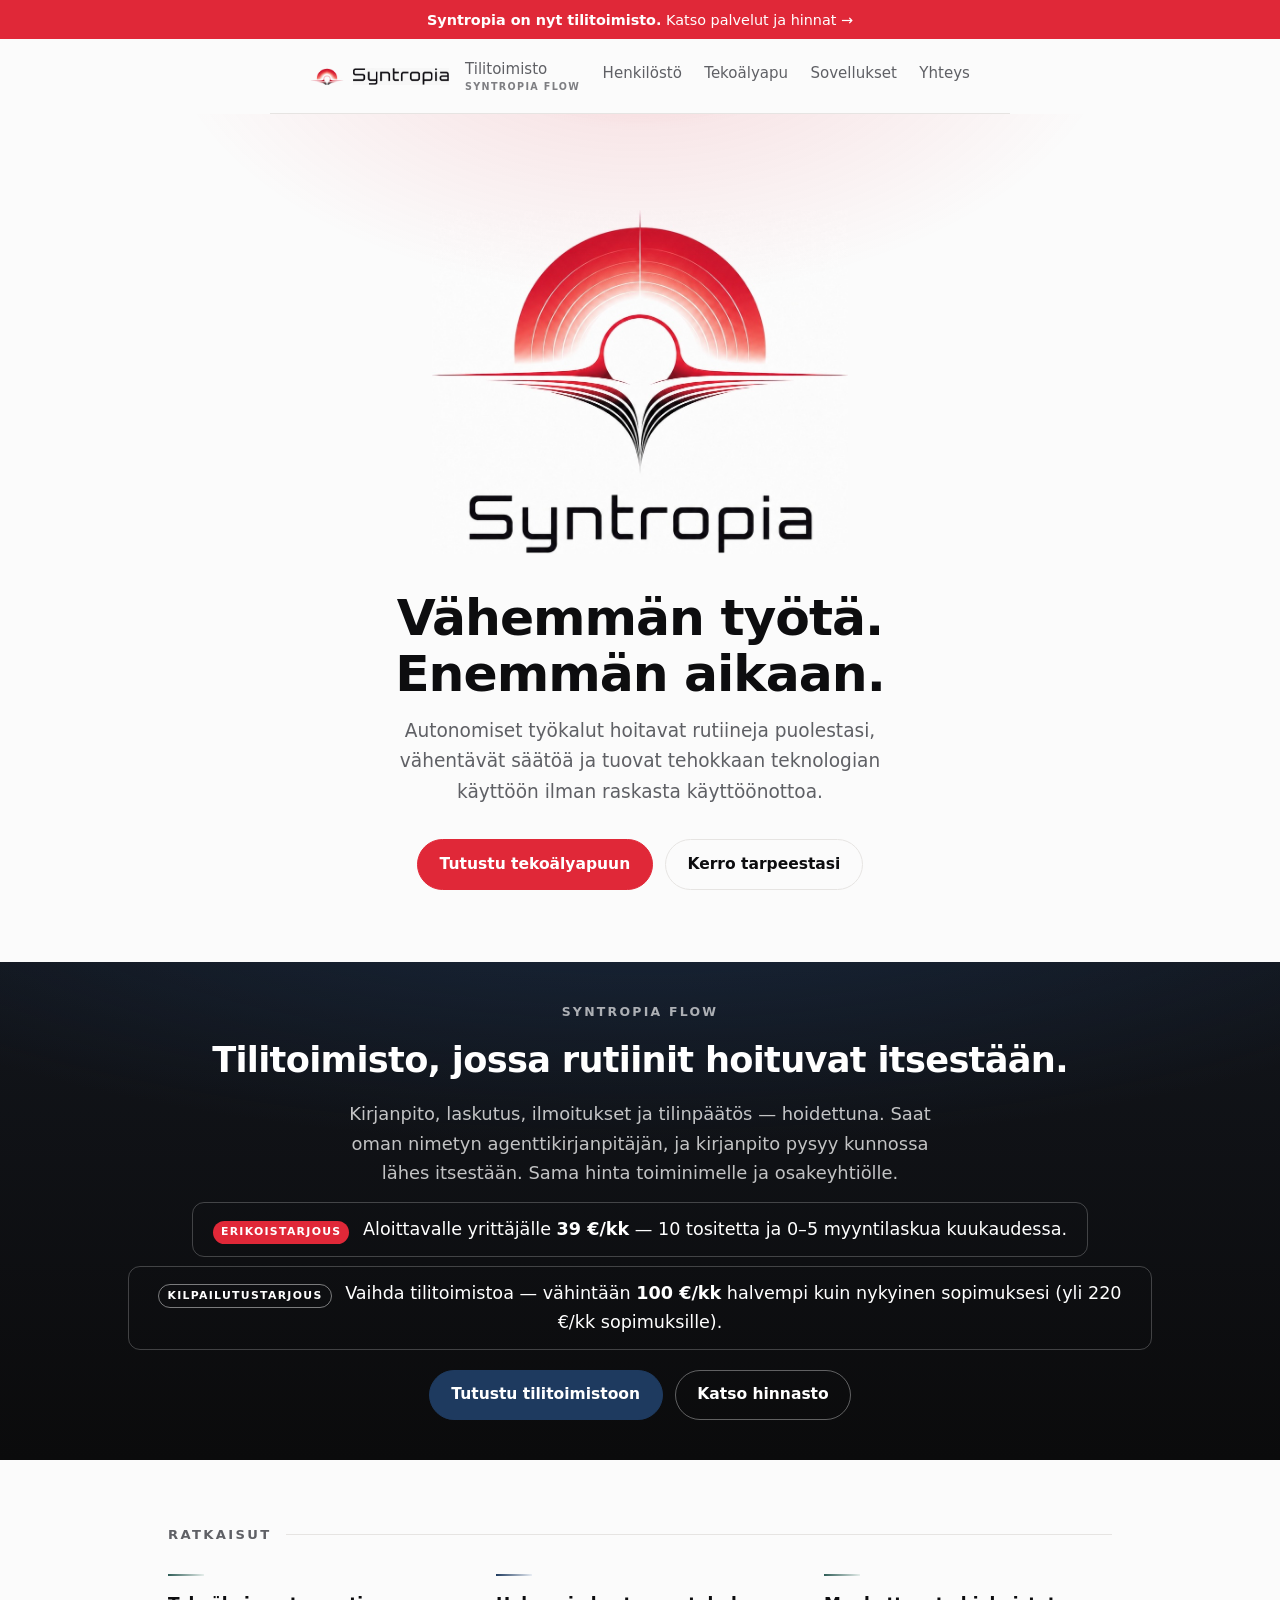
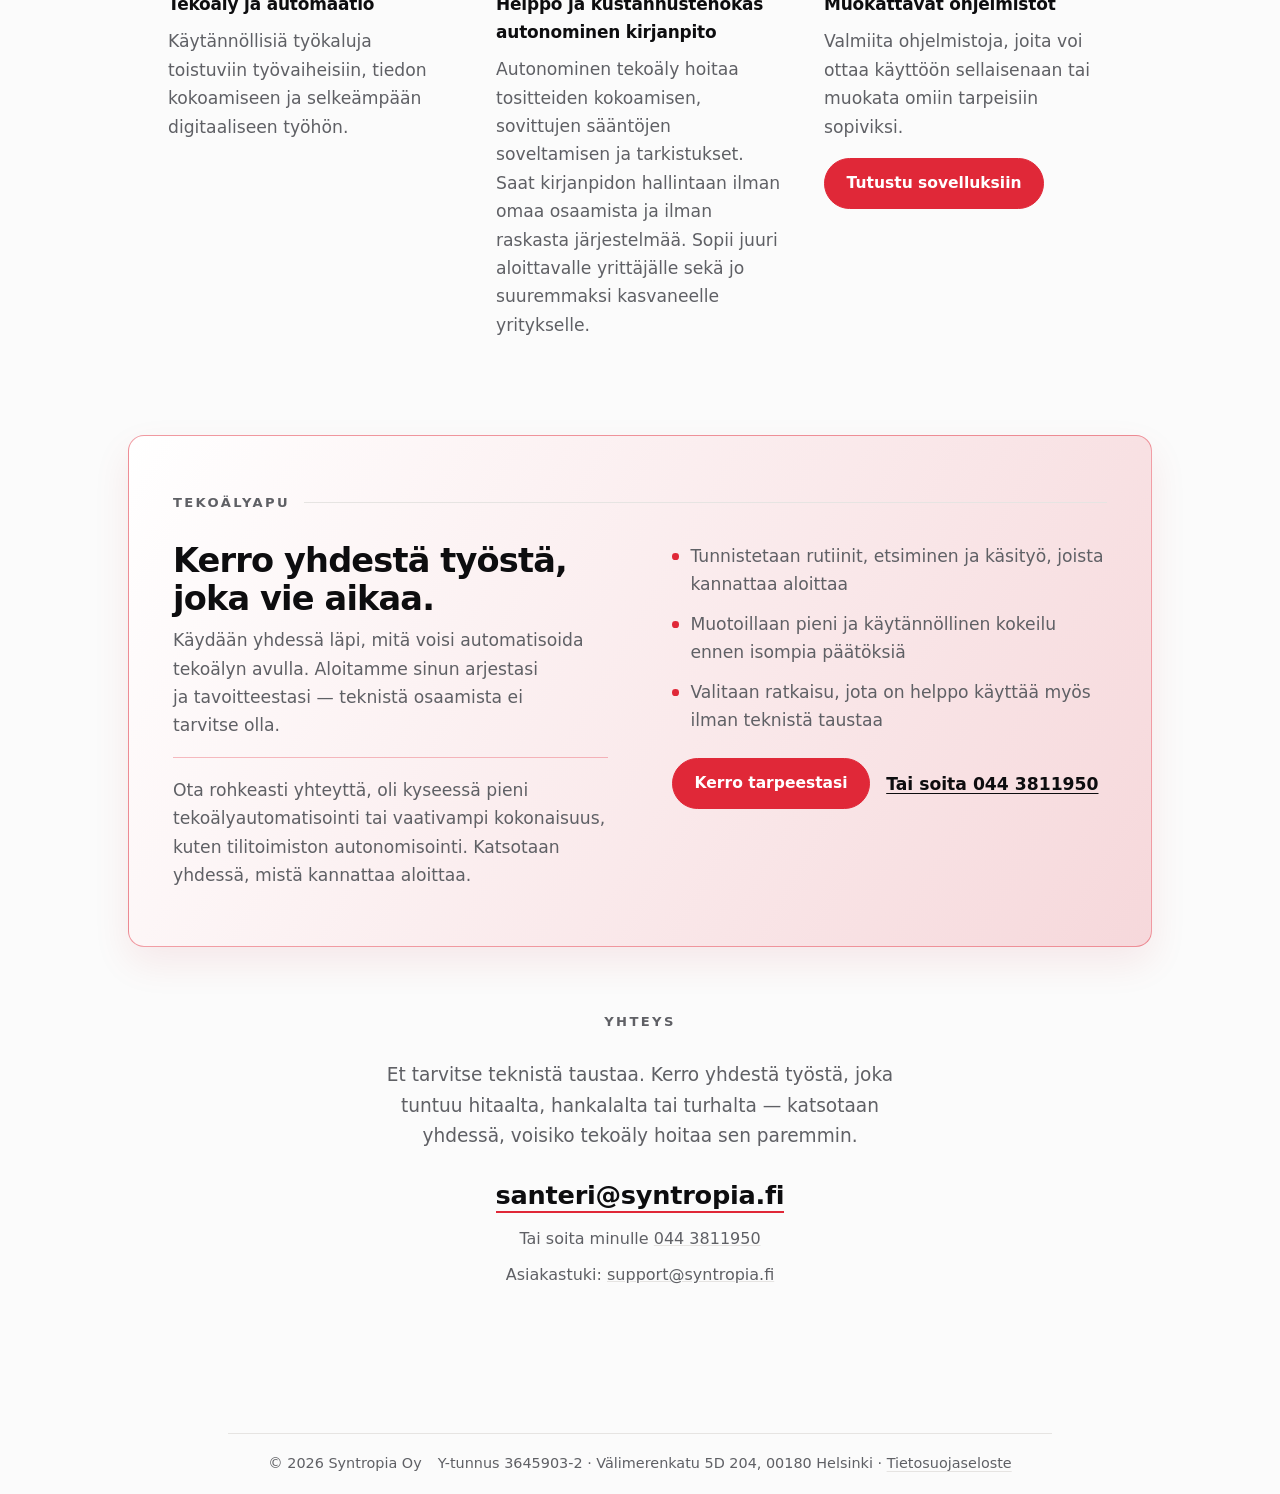
==== index.html @ 6cf31c5b "Move the Syntropia Flow label from the top bar into the nav item" ====
<!DOCTYPE html>
<html lang="fi">
<head>
<meta charset="utf-8">
<meta name="viewport" content="width=device-width, initial-scale=1">
<title>Syntropia — vähemmän työtä. Enemmän aikaan.</title>
<meta name="description" content="Syntropia auttaa tekemään työstä sujuvampaa tekoälyn ja käytännöllisen automaation avulla.">
<meta name="theme-color" content="#fbfbfb">
<link rel="icon" href="assets/favicon-32.png" sizes="32x32">
<link rel="apple-touch-icon" href="assets/mark-180.png">
<meta property="og:title" content="Syntropia">
<meta property="og:description" content="Käytännöllistä tekoälyä, automaatiota ja ohjelmistoja sujuvampaan työhön.">
<meta property="og:type" content="website">
<meta property="og:url" content="https://syntropia.fi/">
<meta property="og:image" content="https://syntropia.fi/assets/mark-180.png">
<link rel="stylesheet" href="style.css">
</head>
<body>

<a class="skip" href="#main">Siirry sisältöön</a>

<p class="topbar">
  <a class="topbar-flow" href="tilitoimisto.html"><strong>Syntropia on nyt tilitoimisto.</strong> Katso palvelut ja hinnat →</a>
</p>

<header class="site">
  <a class="brand" href="/" aria-label="Syntropia, etusivu">
    <img class="brand-mark" src="assets/mark-180.png" alt="" width="34" height="34" decoding="async">
    <img class="brand-word" src="assets/wordmark.png" alt="Syntropia" width="549" height="96" decoding="async">
  </a>
  <nav aria-label="Päänavigaatio">
    <a href="tilitoimisto.html" class="nav-flow">Tilitoimisto<span class="nav-sub">Syntropia Flow</span></a>
    <a href="henkilosto.html">Henkilöstö</a>
    <a href="#tekoalyapu">Tekoälyapu</a>
    <a href="sovellukset.html">Sovellukset</a>
    <a href="#yhteys">Yhteys</a>
  </nav>
</header>

<main id="main">

  <section class="hero">
    <div class="rays" aria-hidden="true"></div>
    <img class="logo" src="assets/syntropia-logo.jpg"
         alt="Syntropian logo: nouseva aurinko ja siihen suppenevat säteet"
         width="908" height="751" fetchpriority="high">
    <h1>Vähemmän työtä. Enemmän aikaan.</h1>
    <p class="lede">
      Autonomiset työkalut hoitavat rutiineja puolestasi, vähentävät säätöä ja
      tuovat tehokkaan teknologian käyttöön ilman raskasta käyttöönottoa.
    </p>
    <p class="cta">
      <a class="btn" href="#tekoalyapu">Tutustu tekoälyapuun</a>
      <a class="btn ghost" href="#yhteys">Kerro tarpeestasi</a>
    </p>
  </section>

  <section class="accounting-band">
    <div class="acct-inner">
      <p class="acct-kicker">Syntropia Flow</p>
      <h2>Tilitoimisto, jossa rutiinit hoituvat itsestään.</h2>
      <p class="acct-text">
        Kirjanpito, laskutus, ilmoitukset ja tilinpäätös — hoidettuna. Saat oman
        nimetyn agenttikirjanpitäjän, ja kirjanpito pysyy kunnossa lähes
        itsestään. Sama hinta toiminimelle ja osakeyhtiölle.
      </p>
      <div class="acct-offers">
        <p class="acct-offer">
          <span class="acct-offer-label">Erikoistarjous</span>
          Aloittavalle yrittäjälle <strong>39 €/kk</strong> — 10 tositetta ja
          0–5 myyntilaskua kuukaudessa.
        </p>
        <p class="acct-offer">
          <span class="acct-offer-label ghost">Kilpailutustarjous</span>
          Vaihda tilitoimistoa — vähintään <strong>100 €/kk</strong> halvempi
          kuin nykyinen sopimuksesi (yli 220 €/kk sopimuksille).
        </p>
      </div>
      <p class="cta">
        <a class="btn accent-blue" href="tilitoimisto.html">Tutustu tilitoimistoon</a>
        <a class="btn ghost" href="tilitoimisto.html#hinnat">Katso hinnasto</a>
      </p>
    </div>
  </section>

  <section id="tekeminen" class="band">
    <h2>Ratkaisut</h2>
    <div class="grid">
      <article>
        <h3>Tekoäly ja automaatio</h3>
        <p>
          Käytännöllisiä työkaluja toistuviin työvaiheisiin, tiedon kokoamiseen ja
          selkeämpään digitaaliseen työhön.
        </p>
      </article>
      <article class="accent-blue">
        <h3>Helppo ja kustannustehokas autonominen kirjanpito</h3>
        <p>
          Autonominen tekoäly hoitaa tositteiden kokoamisen, sovittujen sääntöjen
          soveltamisen ja tarkistukset. Saat kirjanpidon hallintaan ilman omaa osaamista
          ja ilman raskasta järjestelmää. Sopii juuri aloittavalle yrittäjälle sekä jo
          suuremmaksi kasvaneelle yritykselle.
        </p>
      </article>
      <article>
        <h3>Muokattavat ohjelmistot</h3>
        <p>
          Valmiita ohjelmistoja, joita voi ottaa käyttöön sellaisenaan tai muokata
          omiin tarpeisiin sopiviksi.
        </p>
        <p class="grid-cta"><a class="btn" href="sovellukset.html">Tutustu sovelluksiin</a></p>
      </article>
    </div>
  </section>

  <section id="tekoalyapu" class="band consultation">
    <h2>Tekoälyapu</h2>
    <div class="consultation-grid">
      <div>
        <h3>Kerro yhdestä työstä, joka vie aikaa.</h3>
        <p>
          Käydään yhdessä läpi, mitä voisi automatisoida tekoälyn avulla. Aloitamme
          sinun arjestasi ja tavoitteestasi — teknistä osaamista ei tarvitse olla.
        </p>
        <p class="consultation-scope">
          Ota rohkeasti yhteyttä, oli kyseessä pieni tekoälyautomatisointi tai
          vaativampi kokonaisuus, kuten tilitoimiston autonomisointi. Katsotaan
          yhdessä, mistä kannattaa aloittaa.
        </p>
      </div>
      <div>
        <ul class="consultation-points">
          <li>Tunnistetaan rutiinit, etsiminen ja käsityö, joista kannattaa aloittaa</li>
          <li>Muotoillaan pieni ja käytännöllinen kokeilu ennen isompia päätöksiä</li>
          <li>Valitaan ratkaisu, jota on helppo käyttää myös ilman teknistä taustaa</li>
        </ul>
        <p class="consultation-actions">
          <a class="btn" href="mailto:santeri@syntropia.fi?subject=Teko%C3%A4ly%20ja%20automaatio">Kerro tarpeestasi</a>
          <a class="text-action" href="tel:+358443811950">Tai soita 044 3811950</a>
        </p>
      </div>
    </div>
  </section>

  <section id="yhteys" class="band contact">
    <h2>Yhteys</h2>
    <p class="lede">
      Et tarvitse teknistä taustaa. Kerro yhdestä työstä, joka tuntuu hitaalta,
      hankalalta tai turhalta — katsotaan yhdessä, voisiko tekoäly hoitaa sen paremmin.
    </p>
    <p class="mail">
      <a href="mailto:santeri@syntropia.fi">santeri@syntropia.fi</a>
    </p>
    <p class="mail-secondary">Tai soita minulle <a href="tel:+358443811950">044 3811950</a></p>
    <p class="mail-secondary">Asiakastuki: <a href="mailto:support@syntropia.fi">support@syntropia.fi</a></p>
  </section>

</main>

<footer class="site">
  <p>© <span id="y">2026</span> Syntropia Oy</p>
  <p class="muted">Y-tunnus 3645903-2 · Välimerenkatu 5D 204, 00180 Helsinki · <a href="tietosuoja.html">Tietosuojaseloste</a></p>
</footer>

<script>document.getElementById("y").textContent = new Date().getFullYear();</script>
</body>
</html>
---- style.css ----
/* Syntropia — värit ja muotokieli poimittu suoraan logosta:
   tausta #fbfbfb, pääpuna #e02838, syvä #e42433, teksti lähes musta.
   Motiivi: nouseva kaari ja siihen suppenevat säteet. */

:root{
  --bg:#fbfbfb;
  --ink:#0d0d0f;
  --muted:#5f6065;
  --line:#e6e4e2;
  --red:#e02838;
  --red-deep:#b8121f;
  --red-soft:#f6d8db;
  /* toissijaiset sävyt: sininen = kirjanpito, petroli = tekniikka/konsultointi */
  --blue:#1e3a5f;
  --blue-deep:#152b47;
  --blue-soft:#e8edf4;
  --petrol:#2f5d57;
  --petrol-deep:#22443f;
  --petrol-soft:#e6eeeb;
  --petrol-light:#9ec6be;
  /* lämmin kultainen korostus: henkilöstö ja sovellukset */
  --amber:#f5c33b;
  --amber-soft:#fdf3d5;
  --amber-deep:#8f6608;
  --max:64rem;
  --pad:clamp(1.25rem, 4vw, 2.5rem);
}

*,*::before,*::after{box-sizing:border-box}

html{-webkit-text-size-adjust:100%}

body{
  margin:0;
  /* lyhyt sivu ei saa jättää footeria kellumaan keskelle korkeaa näyttöä */
  min-height:100svh;
  display:flex;
  flex-direction:column;
  background:var(--bg);
  color:var(--ink);
  font:400 clamp(1rem,0.97rem + 0.2vw,1.075rem)/1.65 ui-sans-serif,system-ui,-apple-system,
       "Segoe UI",Inter,Helvetica,Arial,sans-serif;
  -webkit-font-smoothing:antialiased;
}

img{max-width:100%;height:auto;display:block}

a{color:inherit}

.skip{
  position:absolute;left:-9999px;top:0;background:var(--ink);color:#fff;
  padding:.6rem 1rem;border-radius:0 0 .4rem 0;z-index:10;
}
.skip:focus{left:0}

:where(a,button):focus-visible{
  outline:2px solid var(--red);
  outline-offset:3px;
  border-radius:.25rem;
}

/* ── header / footer ─────────────────────────────────────────── */
header.site,footer.site{
  max-width:var(--max);margin-inline:auto;padding:1.15rem var(--pad);
  display:flex;align-items:center;justify-content:space-between;gap:1rem;
}
header.site{border-bottom:1px solid var(--line)}

.brand{
  display:inline-flex;align-items:center;gap:.55rem;
  text-decoration:none;
}
.brand-mark{width:34px;height:34px;border-radius:50%}
/* wordmark leikattu suoraan logosta -> identtinen kirjaintyyppi, ei fonttilatausta */
.brand-word{
  width:auto;height:1.05rem;
  mix-blend-mode:multiply;   /* logon valkoinen tausta sulautuu palkkiin */
}

header nav{display:flex;gap:1.4rem;font-size:.94rem}
header nav a{color:var(--muted);text-decoration:none;padding-block:.2rem}
header nav a:hover{color:var(--ink)}
header nav a.nav-flow{display:inline-flex;flex-direction:column;line-height:1.15}
.nav-sub{
  font-size:.6rem;font-weight:700;letter-spacing:.14em;text-transform:uppercase;
  color:var(--muted);opacity:.8;margin-top:.15rem;
}

main{flex:1}

footer.site{
  border-top:1px solid var(--line);margin-top:4rem;
  color:var(--muted);font-size:.9rem;
}
footer.site p{margin:0}
.muted{color:var(--muted)}

/* ── hero ────────────────────────────────────────────────────── */
.hero{
  position:relative;isolation:isolate;overflow:hidden;
  max-width:var(--max);margin-inline:auto;
  padding:clamp(3rem,9vw,6rem) var(--pad) clamp(2.5rem,7vw,4.5rem);
  text-align:center;
}

/* logon motiivi: pehmeä säteily ylhäältä + suppeneva viivasto */
.rays{
  position:absolute;inset:-20% -10% auto;height:120%;z-index:-1;
  background:
    radial-gradient(58% 42% at 50% 6%, rgba(224,40,56,.16), transparent 68%),
    radial-gradient(28% 20% at 50% 4%, rgba(224,40,56,.22), transparent 70%);
  -webkit-mask-image:linear-gradient(#000 55%,transparent);
          mask-image:linear-gradient(#000 55%,transparent);
}

.hero .logo{
  width:min(26rem,82%);margin:0 auto clamp(1.5rem,4vw,2.25rem);
  mix-blend-mode:multiply;   /* logon valkoinen tausta sulautuu sivun taustaan */
}

h1{
  margin:0 0 .9rem;
  font-size:clamp(2rem,1.35rem + 2.6vw,3.15rem);
  line-height:1.1;letter-spacing:-.02em;font-weight:650;
  text-wrap:balance;
}

.lede{
  margin:0 auto;max-width:44ch;color:var(--muted);
  font-size:clamp(1.02rem,0.99rem + 0.25vw,1.16rem);
  text-wrap:pretty;
}

.cta{display:flex;gap:.75rem;justify-content:center;flex-wrap:wrap;margin:2rem 0 0}

/* ── tilitoimisto-välitaso (tumma, viittaa tilitoimistosivun heroon) ── */
.accounting-band{
  position:relative;overflow:hidden;color:#fff;text-align:center;
  background:
    radial-gradient(120% 100% at 50% -25%, rgba(30,58,95,.55), transparent 62%),
    linear-gradient(180deg,#12151b 0%,#0b0b0c 100%);
  padding:clamp(1.6rem,3.5vw,2.5rem) var(--pad);
}
.acct-inner{max-width:var(--max);margin-inline:auto}
.acct-kicker{
  margin:0 0 .55rem;font-size:.78rem;font-weight:700;letter-spacing:.18em;
  text-transform:uppercase;color:rgba(255,255,255,.65);
}
.acct-badge{
  display:inline-block;margin:0 0 1.1rem;padding:.28rem .7rem;border-radius:999px;
  background:var(--red);color:#fff;font-size:.7rem;font-weight:700;
  letter-spacing:.14em;text-transform:uppercase;
}
.accounting-band h2{
  display:block;text-transform:none;letter-spacing:-.02em;color:#fff;
  font-size:clamp(1.5rem,1.15rem + 1.6vw,2.2rem);font-weight:650;
  margin:0 0 .6rem;text-wrap:balance;
}
.accounting-band h2::after{display:none}
.acct-text{
  max-width:54ch;margin:0 auto .9rem;color:rgba(255,255,255,.75);
  font-size:clamp(1rem,.98rem + .25vw,1.12rem);text-wrap:pretty;
}
.acct-offer{
  display:inline-block;margin:0 0 1.2rem;padding:.75rem 1.25rem;
  border:1px solid rgba(255,255,255,.22);border-radius:.75rem;color:#fff;
  font-size:clamp(1rem,.98rem + .25vw,1.1rem);
}
.acct-offer-label{
  display:inline-block;margin-right:.5rem;padding:.15rem .5rem;border-radius:999px;
  background:var(--red);color:#fff;font-size:.68rem;font-weight:700;
  letter-spacing:.12em;text-transform:uppercase;
}
.acct-offer strong{font-weight:700}
.acct-offers{display:grid;gap:.55rem;justify-items:center;margin:0 0 1.2rem}
.acct-offers .acct-offer{margin:0}
.acct-offer-label.ghost{background:transparent;border:1px solid rgba(255,255,255,.45);color:#fff}
.accounting-band .cta{margin:0}
.accounting-band .btn.ghost{color:#fff;border-color:rgba(255,255,255,.35)}
.accounting-band .btn.ghost:hover{color:#fff;border-color:#fff;background:rgba(255,255,255,.08)}

.btn{
  display:inline-block;text-decoration:none;font-weight:550;font-size:.97rem;
  padding:.72rem 1.35rem;border-radius:999px;
  background:var(--red);color:#fff;border:1px solid var(--red);
  transition:background .15s ease,border-color .15s ease,color .15s ease;
}
.btn:hover{background:var(--red-deep);border-color:var(--red-deep)}
.btn.ghost{background:transparent;color:var(--ink);border-color:var(--line)}
.btn.ghost:hover{border-color:var(--red);color:var(--red-deep)}

/* värikoodatut napit: sininen = kirjanpito, petroli = tekniikka/konsultointi */
.btn.accent-blue{background:var(--blue);border-color:var(--blue)}
.btn.accent-blue:hover{background:var(--blue-deep);border-color:var(--blue-deep)}
.btn.accent-petrol{background:var(--petrol);border-color:var(--petrol)}
.btn.accent-petrol:hover{background:var(--petrol-deep);border-color:var(--petrol-deep)}
.btn.accent-amber{background:var(--amber);border-color:var(--amber);color:var(--ink)}
.btn.accent-amber:hover{background:var(--amber-deep);border-color:var(--amber-deep);color:#fff}
.accounting-band .btn.accent-blue{background:var(--blue);border-color:var(--blue);color:#fff}
.accounting-band .btn.accent-blue:hover{background:var(--blue-deep);border-color:var(--blue-deep)}

/* ── sisältölohkot ───────────────────────────────────────────── */
.band{max-width:var(--max);margin-inline:auto;padding:clamp(2.5rem,6vw,4rem) var(--pad)}

h2{
  margin:0 0 1.75rem;font-size:.82rem;font-weight:600;
  letter-spacing:.18em;text-transform:uppercase;color:var(--muted);
  display:flex;align-items:center;gap:.9rem;
}
h2::after{content:"";flex:1;height:1px;background:var(--line)}

.grid{
  display:grid;gap:clamp(1.5rem,3.5vw,2.5rem);
  grid-template-columns:repeat(auto-fit,minmax(15rem,1fr));
}
.grid article{position:relative;padding-top:1.1rem}
.grid article::before{
  content:"";position:absolute;top:0;left:0;width:2.25rem;height:2px;
  background:linear-gradient(90deg,var(--petrol),var(--petrol-soft));
}
.grid article.accent-blue::before{
  background:linear-gradient(90deg,var(--blue),var(--blue-soft));
}
h3{margin:0 0 .5rem;font-size:1.06rem;font-weight:600;letter-spacing:-.01em}
.grid p{margin:0;color:var(--muted)}
.grid p.grid-cta{margin-top:1.1rem}

/* ── palvelut ───────────────────────────────────────────────── */
.services{
  max-width:82rem;margin-top:clamp(1rem,3vw,2rem);
  border-block:1px solid var(--line);
  background:linear-gradient(145deg,#fff 0%,#fff 65%,var(--red-soft) 145%);
}
.service-grid{
  display:grid;grid-template-columns:repeat(3,minmax(0,1fr));gap:1rem;
}
.service-card{
  display:flex;flex-direction:column;min-height:100%;padding:clamp(1.35rem,3vw,1.9rem);
  border:1px solid var(--line);border-radius:.9rem;background:rgba(255,255,255,.92);
}
.service-card.featured{border-color:rgba(224,40,56,.45);box-shadow:0 1rem 2.4rem rgba(184,18,31,.08)}
.service-kicker{
  margin:0 0 .7rem;color:var(--red-deep);font-size:.72rem;font-weight:700;
  letter-spacing:.1em;text-transform:uppercase;
}
.service-card h3{font-size:clamp(1.2rem,1.08rem + .5vw,1.5rem)}
.service-price{
  margin:.7rem 0 1rem;color:var(--ink);font-size:clamp(1.55rem,1.3rem + 1vw,2.15rem);
  line-height:1.05;font-weight:700;letter-spacing:-.025em;
}
.service-price small{font-size:.8rem;font-weight:550;color:var(--muted);letter-spacing:0}
.service-price-text{font-size:1.2rem;line-height:1.25;letter-spacing:-.01em}
.service-lead{margin:0 0 1.1rem;color:var(--muted);text-wrap:pretty}
.service-points{margin:0 0 1.5rem;padding:0;list-style:none;display:grid;gap:.55rem}
.service-points li{position:relative;padding-left:1.15rem;color:var(--muted);font-size:.95rem}
.service-points li::before{
  content:"";position:absolute;left:0;top:.64em;width:.4rem;height:.4rem;
  border-radius:50%;background:var(--red);
}
.service-action{margin:auto 0 0;padding-top:.25rem}
.service-footnote{margin:.8rem 0 0;color:var(--muted);font-size:.8rem}
.accounting-service{background:linear-gradient(155deg,#fff,#f4faf6)}

/* ── tekoälyapu ─────────────────────────────────────────────── */
.consultation{
  margin-top:clamp(1rem,3vw,2rem);
  padding:clamp(2.25rem,5vw,3.5rem) clamp(1.5rem,4vw,2.75rem);
  border:1px solid rgba(224,40,56,.45);border-radius:1rem;
  background:linear-gradient(120deg,#fff,var(--red-soft));
  box-shadow:0 1rem 2.4rem rgba(184,18,31,.08);
}
.consultation-grid{
  display:grid;grid-template-columns:minmax(0,1fr) minmax(0,1fr);
  gap:clamp(1.75rem,5vw,4rem);align-items:start;
}
.consultation h3{font-size:clamp(1.55rem,1.3rem + 1vw,2.2rem);line-height:1.14;letter-spacing:-.025em}
.consultation p{margin:0;color:var(--muted);text-wrap:pretty}
.consultation p.consultation-scope{
  margin:1.1rem 0 0;padding-top:1.1rem;
  border-top:1px solid rgba(224,40,56,.3);
}
.consultation-points{margin:0;padding:0;list-style:none;display:grid;gap:.7rem}
.consultation-points li{position:relative;padding-left:1.15rem;color:var(--muted)}
.consultation-points li::before{
  content:"";position:absolute;left:0;top:.68em;width:.42rem;height:.42rem;
  border-radius:50%;background:var(--red);
}
.consultation-actions{display:flex;align-items:center;gap:1rem;flex-wrap:wrap;margin-top:1.5rem!important}
.text-action{color:var(--ink);font-weight:600;text-underline-offset:.2em}
.text-action:hover{color:var(--red-deep)}
/* ── sovellukset ─────────────────────────────────────────────── */
.section-intro{
  max-width:46rem;margin:-.65rem 0 clamp(2rem,5vw,3.25rem);color:var(--muted);
  font-size:clamp(1.02rem,.98rem + .25vw,1.14rem);text-wrap:pretty;
}

#sovellukset{max-width:82rem}
.app{display:grid;gap:clamp(1.75rem,4vw,2.75rem)}
@media (min-width:62rem){
  .app{
    grid-template-columns:minmax(0,1.7fr) minmax(20rem,.9fr);
    align-items:start;
  }
}

/* Kuvapaikka varaa tilansa myös tyhjänä (aspect-ratio), jotta sivu ei hyppää
   kun oikea kuvakaappaus lisätään. Jos kuvaa ei ole, img poistaa itsensä ja
   jäljelle jää katkoviivainen paikka - ei rikkinäisen kuvan ikonia. */
.app-shot{
  display:block;aspect-ratio:16/9;overflow:hidden;background:#fff;
  border:1px solid var(--line);border-radius:.7rem;text-decoration:none;
  transition:border-color .15s ease;
}
.app-shot:hover{border-color:var(--red)}
.app-shot img{width:100%;height:100%;object-fit:cover;object-position:top left}
.app-shot.is-empty{
  border-style:dashed;display:grid;place-items:center;
  background:linear-gradient(160deg,#fff,var(--red-soft));
}
.app-shot.is-empty::after{content:attr(data-empty);color:var(--muted);font-size:.85rem}

/* ── CSS-mock: Headquarters-ikkuna (korvaa kuvakaappauksen) ──── */
.app-window{
  background:#fff;border:1px solid var(--line);border-radius:.7rem;overflow:hidden;
  box-shadow:0 1rem 2rem rgba(13,13,15,.07);color:var(--ink);
}
.app-window-bar{
  display:flex;align-items:center;gap:.6rem;
  padding:.55rem .8rem;border-bottom:1px solid var(--line);background:#faf9f8;
}
.app-window-dots{display:inline-flex;gap:.3rem}
.app-window-dots i{display:block;width:.5rem;height:.5rem;border-radius:50%;background:#ddd9d6}
.app-window-title{font-weight:600;font-size:.82rem}
.app-window-badge{
  margin-left:auto;padding:.15rem .5rem;border-radius:999px;
  background:var(--amber-soft);color:var(--amber-deep);
  font-size:.68rem;font-weight:700;letter-spacing:.09em;text-transform:uppercase;
}
.app-window-body{padding:1rem .9rem}
.app-window-goal{margin:0 0 .9rem;color:var(--muted);font-size:.85rem}
.app-window-goal strong{color:var(--ink);font-weight:600}
.app-window-tasks{list-style:none;margin:0 0 .9rem;padding:0;display:grid;gap:.5rem}
.app-window-tasks li{
  display:flex;align-items:center;gap:.55rem;
  padding:.5rem .6rem;border:1px solid var(--line);border-radius:.5rem;background:#fcfbfa;
  color:var(--muted);font-size:.82rem;
}
.app-window-tasks .dot{flex:0 0 auto;width:.45rem;height:.45rem;border-radius:50%;background:var(--amber)}
.app-window-tasks .tag{margin-left:auto;font-size:.68rem;font-weight:600;color:var(--muted);white-space:nowrap}
.app-window-tasks .tag.gate{color:var(--red-deep)}
.app-window-foot{margin:0;color:var(--muted);font-size:.75rem}

/* ── prosessikaavio (SVG) Headquarters-kortissa ─────────────── */
.app-visual{display:grid;gap:1rem}
.app-flow{margin:0}
.app-flow svg{display:block;width:100%;height:auto}
.app-flow figcaption{margin:.6rem 0 0;color:var(--muted);font-size:.8rem;text-align:center}

.app-status{
  display:inline-block;margin:0 0 .75rem;padding:.24rem .62rem;border-radius:999px;
  font-size:.72rem;font-weight:600;letter-spacing:.09em;text-transform:uppercase;
  color:var(--red-deep);background:var(--red-soft);
}

.app-body{max-width:32rem}
.app-body h3{font-size:clamp(1.25rem,1.1rem + 0.7vw,1.6rem);margin-bottom:.6rem}
.app-lead{margin:0 0 1.1rem;color:var(--muted)}

.app-points{margin:0 0 1.3rem;padding:0;list-style:none;display:grid;gap:.45rem}
.app-points li{position:relative;padding-left:1.15rem;color:var(--muted);font-size:.97rem}
.app-points li::before{
  content:"";position:absolute;left:0;top:.62em;width:.42rem;height:.42rem;
  border-radius:50%;background:var(--amber);
}
.app-family{
  margin:0 0 1.3rem;padding:.8rem 1rem;border-radius:.7rem;
  background:var(--amber-soft);color:var(--ink);font-size:.95rem;
}
.app-meta{margin:0 0 1.4rem}
.app-meta strong{font-size:1.22rem;letter-spacing:-.01em}
.app-cta{margin:0}

.contact{text-align:center;padding-bottom:clamp(3rem,7vw,5rem)}
.contact h2{justify-content:center}
.contact h2::after{display:none}
.contact .lede{margin-bottom:1.4rem}

.mail{margin:0;font-size:clamp(1.15rem,1rem + 0.9vw,1.6rem);font-weight:600;letter-spacing:-.01em}
.mail a{
  text-decoration:none;color:var(--ink);
  background-image:linear-gradient(var(--red),var(--red));
  background-size:100% 2px;background-repeat:no-repeat;background-position:0 100%;
  padding-bottom:.15rem;transition:color .15s ease;
}
.mail a:hover{color:var(--red-deep)}

.mail-secondary{margin:.6rem 0 0;font-size:1rem;color:var(--muted)}
.mail-secondary a{color:var(--muted);text-decoration:underline;text-decoration-color:var(--line)}
.mail-secondary a:hover{color:var(--red-deep);text-decoration-color:var(--red)}

.app-contact{margin:.9rem 0 0;font-size:.92rem;color:var(--muted)}
.app-contact a{color:var(--muted);text-decoration:underline;text-decoration-color:var(--line)}
.app-contact a:hover{color:var(--red-deep);text-decoration-color:var(--red)}

.product-grid{
  display:grid;grid-template-columns:minmax(0,1fr);
  gap:clamp(1.75rem,4vw,2.75rem);margin-top:clamp(2.5rem,7vw,4.5rem);
}
.product-card{
  position:relative;overflow:hidden;min-height:100%;padding:clamp(1.35rem,3.5vw,2rem);
  border:1px solid var(--line);border-radius:.85rem;background:#fff;
}
.product-card::after{
  content:"";position:absolute;right:-4rem;top:-4rem;width:10rem;height:10rem;
  border-radius:50%;background:var(--amber-soft);opacity:.55;pointer-events:none;
}
.product-card h3{font-size:clamp(1.2rem,1.05rem + .65vw,1.55rem);margin-bottom:.65rem}
.product-card h3.singularity-rainbow{
  display:inline-block;
  background:linear-gradient(90deg,#e63946,#f59e0b,#10b981,#8b5cf6,#e63946);
  background-size:200% 100%;
  -webkit-background-clip:text;
  background-clip:text;
  color:transparent;
  animation:singularity-rainbow 4s linear infinite;
}
@keyframes singularity-rainbow{from{background-position:0% 50%}to{background-position:200% 50%}}
.shop-card .product-lead > strong{color:var(--ink)}
.shop-card .product-lead .shop-penny{color:#e63946}
.product-lead{margin:0 0 1.1rem;color:var(--muted);text-wrap:pretty}
.product-points{margin:0 0 1.5rem;padding:0;list-style:none;display:grid;gap:.55rem}
.product-points li{position:relative;padding-left:1.1rem;color:var(--muted);font-size:.95rem}
.product-points li::before{
  content:"";position:absolute;left:0;top:.66em;width:.38rem;height:.38rem;
  border-radius:50%;background:var(--amber);
}
.product-note{margin:1.5rem 0 0;color:var(--muted);font-size:.92rem;font-weight:550}

/* ── tietosuojaseloste ───────────────────────────────────────── */
.legal{max-width:48rem}
.legal h1{margin:0 0 .35rem;font-size:clamp(1.7rem,1.4rem + 1.3vw,2.4rem)}
.legal .updated{margin:0 0 1.6rem;color:var(--muted);font-size:.9rem}
.legal h3{margin:2.1rem 0 0}
.legal p{margin:.7rem 0 0}
.legal ul{margin:.7rem 0 0;padding:0;list-style:none;display:grid;gap:.45rem}
.legal li{position:relative;padding-left:1.15rem;color:var(--muted)}
.legal li::before{
  content:"";position:absolute;left:0;top:.62em;width:.4rem;height:.4rem;
  border-radius:50%;background:var(--blue);
}
.legal strong{color:var(--ink)}
.legal a{color:var(--ink);text-decoration:underline;text-decoration-color:var(--line);text-underline-offset:.2em}
.legal a:hover{color:var(--red-deep);text-decoration-color:var(--red)}
footer.site a{color:var(--muted);text-decoration:underline;text-decoration-color:var(--line);text-underline-offset:.2em}
footer.site a:hover{color:var(--red-deep);text-decoration-color:var(--red)}

/* ── ylätunnistepalkki ───────────────────────────────────────── */
.topbar{
  margin:0;background:var(--red);color:#fff;text-align:center;
  padding:.6rem var(--pad);font-size:.9rem;line-height:1.4;
}
.topbar a{color:#fff;text-decoration:none}
.topbar a:hover{text-decoration:underline}
.topbar-sep{opacity:.55;padding:0 .1rem}
.topbar-sub{
  display:block;margin-top:.15rem;font-size:.72rem;font-weight:700;
  letter-spacing:.16em;text-transform:uppercase;opacity:.8;
}

/* ── usein kysytyt ───────────────────────────────────────────── */
.faq{display:grid;gap:.7rem;max-width:48rem}
.faq details{border:1px solid var(--line);border-radius:.7rem;background:#fff}
.faq summary{
  cursor:pointer;list-style:none;padding:1rem 1.15rem;font-weight:600;
  display:flex;align-items:center;justify-content:space-between;gap:1rem;
}
.faq summary::-webkit-details-marker{display:none}
.faq summary::after{content:"+";color:var(--red);font-weight:700;font-size:1.15rem;line-height:1}
.faq details[open] summary::after{content:"−"}
.faq p{margin:0;padding:0 1.15rem 1.15rem;color:var(--muted)}

@media (max-width:44rem){
  header.site,footer.site{flex-wrap:wrap;align-items:center;gap:.65rem}
  header.site nav{flex:1 0 100%;justify-content:space-between;gap:.5rem;font-size:.88rem}
  header.site nav a{padding-block:.35rem}
  .product-grid,.service-grid{grid-template-columns:1fr}
}

@media (min-width:44.01rem) and (max-width:68rem){
  .service-grid{grid-template-columns:repeat(2,minmax(0,1fr))}
  .accounting-service{grid-column:1/-1}
}

@media (prefers-reduced-motion:reduce){
  *{transition:none !important;animation:none !important}
}
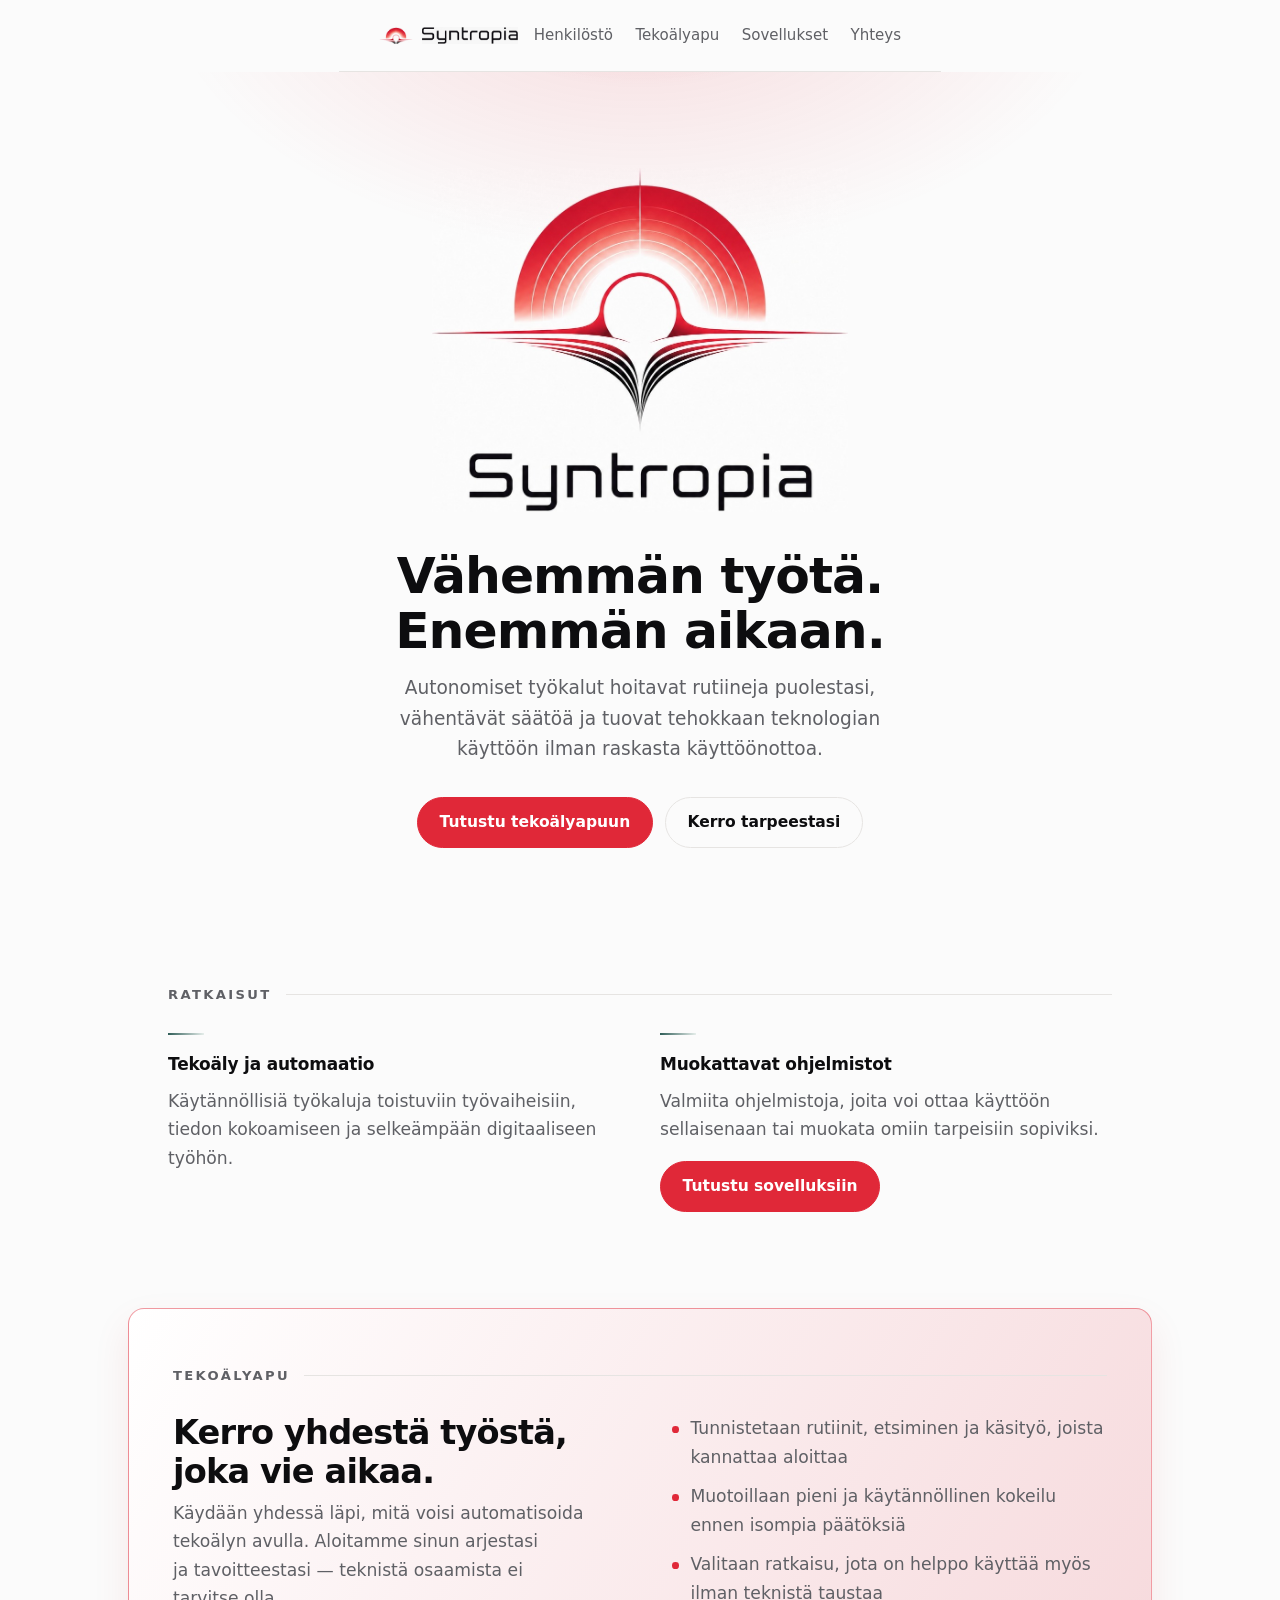
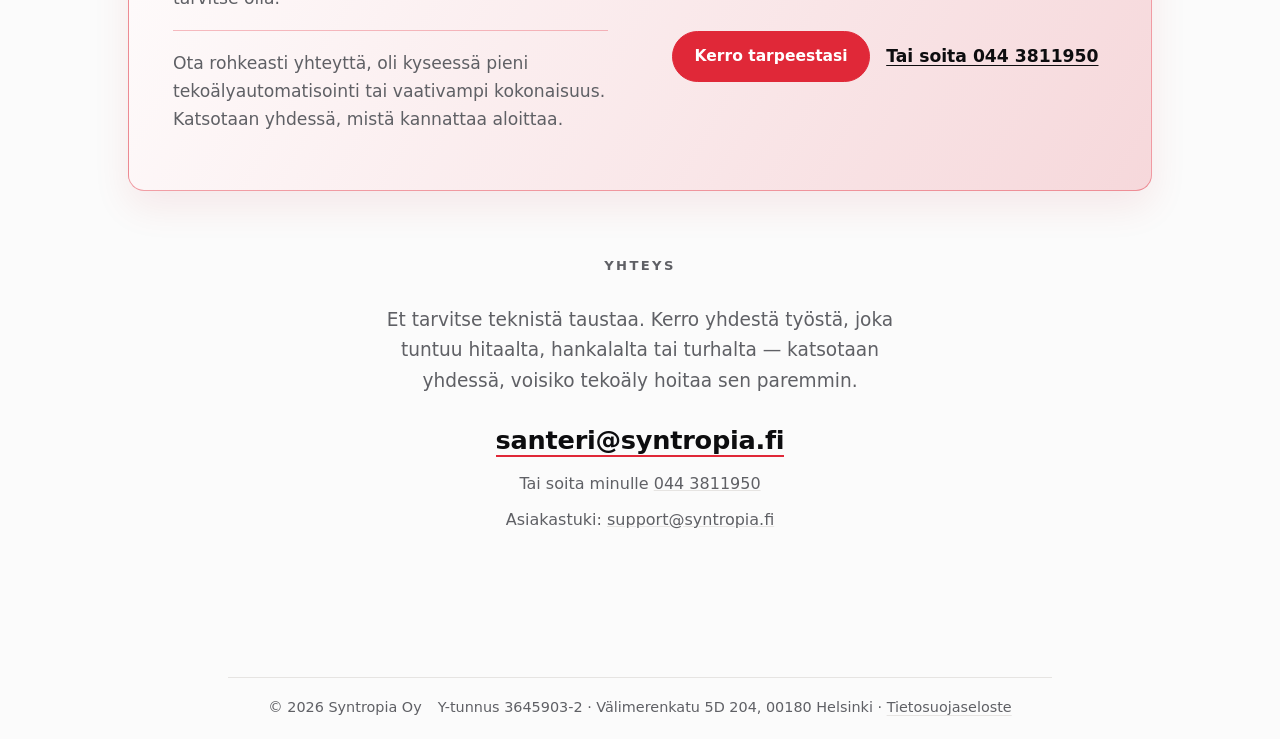
==== commit e4c701d1: "Piilota tilitoimisto-sivu pilottivaiheen ajaksi: delinkitys, noindex ja kevyt pilottisivu" ====
--- a/index.html
+++ b/index.html
@@ -19,9 +19,11 @@
 
 <a class="skip" href="#main">Siirry sisältöön</a>
 
+<!-- Piilotettu pilottivaiheen ajaksi (14.9.2026). Palautus: poista kommenttimerkinnät.
 <p class="topbar">
   <a class="topbar-flow" href="tilitoimisto.html"><strong>Syntropia on nyt tilitoimisto.</strong> Katso palvelut ja hinnat →</a>
 </p>
+-->
 
 <header class="site">
   <a class="brand" href="/" aria-label="Syntropia, etusivu">
@@ -29,7 +31,7 @@
     <img class="brand-word" src="assets/wordmark.png" alt="Syntropia" width="549" height="96" decoding="async">
   </a>
   <nav aria-label="Päänavigaatio">
-    <a href="tilitoimisto.html" class="nav-flow">Tilitoimisto<span class="nav-sub">Syntropia Flow</span></a>
+    <!-- Piilotettu (tilitoimisto pilottivaihe): <a href="tilitoimisto.html" class="nav-flow">Tilitoimisto<span class="nav-sub">Syntropia Flow</span></a> -->
     <a href="henkilosto.html">Henkilöstö</a>
     <a href="#tekoalyapu">Tekoälyapu</a>
     <a href="sovellukset.html">Sovellukset</a>
@@ -55,6 +57,7 @@
     </p>
   </section>
 
+  <!-- Piilotettu pilottivaiheen ajaksi (tilitoimisto). Palautus: poista kommenttimerkinnät.
   <section class="accounting-band">
     <div class="acct-inner">
       <p class="acct-kicker">Syntropia Flow</p>
@@ -82,6 +85,7 @@
       </p>
     </div>
   </section>
+  -->
 
   <section id="tekeminen" class="band">
     <h2>Ratkaisut</h2>
@@ -93,6 +97,7 @@
           selkeämpään digitaaliseen työhön.
         </p>
       </article>
+      <!-- Piilotettu (tilitoimisto pilottivaihe). Palautus: poista kommenttimerkinnät.
       <article class="accent-blue">
         <h3>Helppo ja kustannustehokas autonominen kirjanpito</h3>
         <p>
@@ -102,6 +107,7 @@
           suuremmaksi kasvaneelle yritykselle.
         </p>
       </article>
+      -->
       <article>
         <h3>Muokattavat ohjelmistot</h3>
         <p>
@@ -124,8 +130,7 @@
         </p>
         <p class="consultation-scope">
           Ota rohkeasti yhteyttä, oli kyseessä pieni tekoälyautomatisointi tai
-          vaativampi kokonaisuus, kuten tilitoimiston autonomisointi. Katsotaan
-          yhdessä, mistä kannattaa aloittaa.
+          vaativampi kokonaisuus. Katsotaan yhdessä, mistä kannattaa aloittaa.
         </p>
       </div>
       <div>
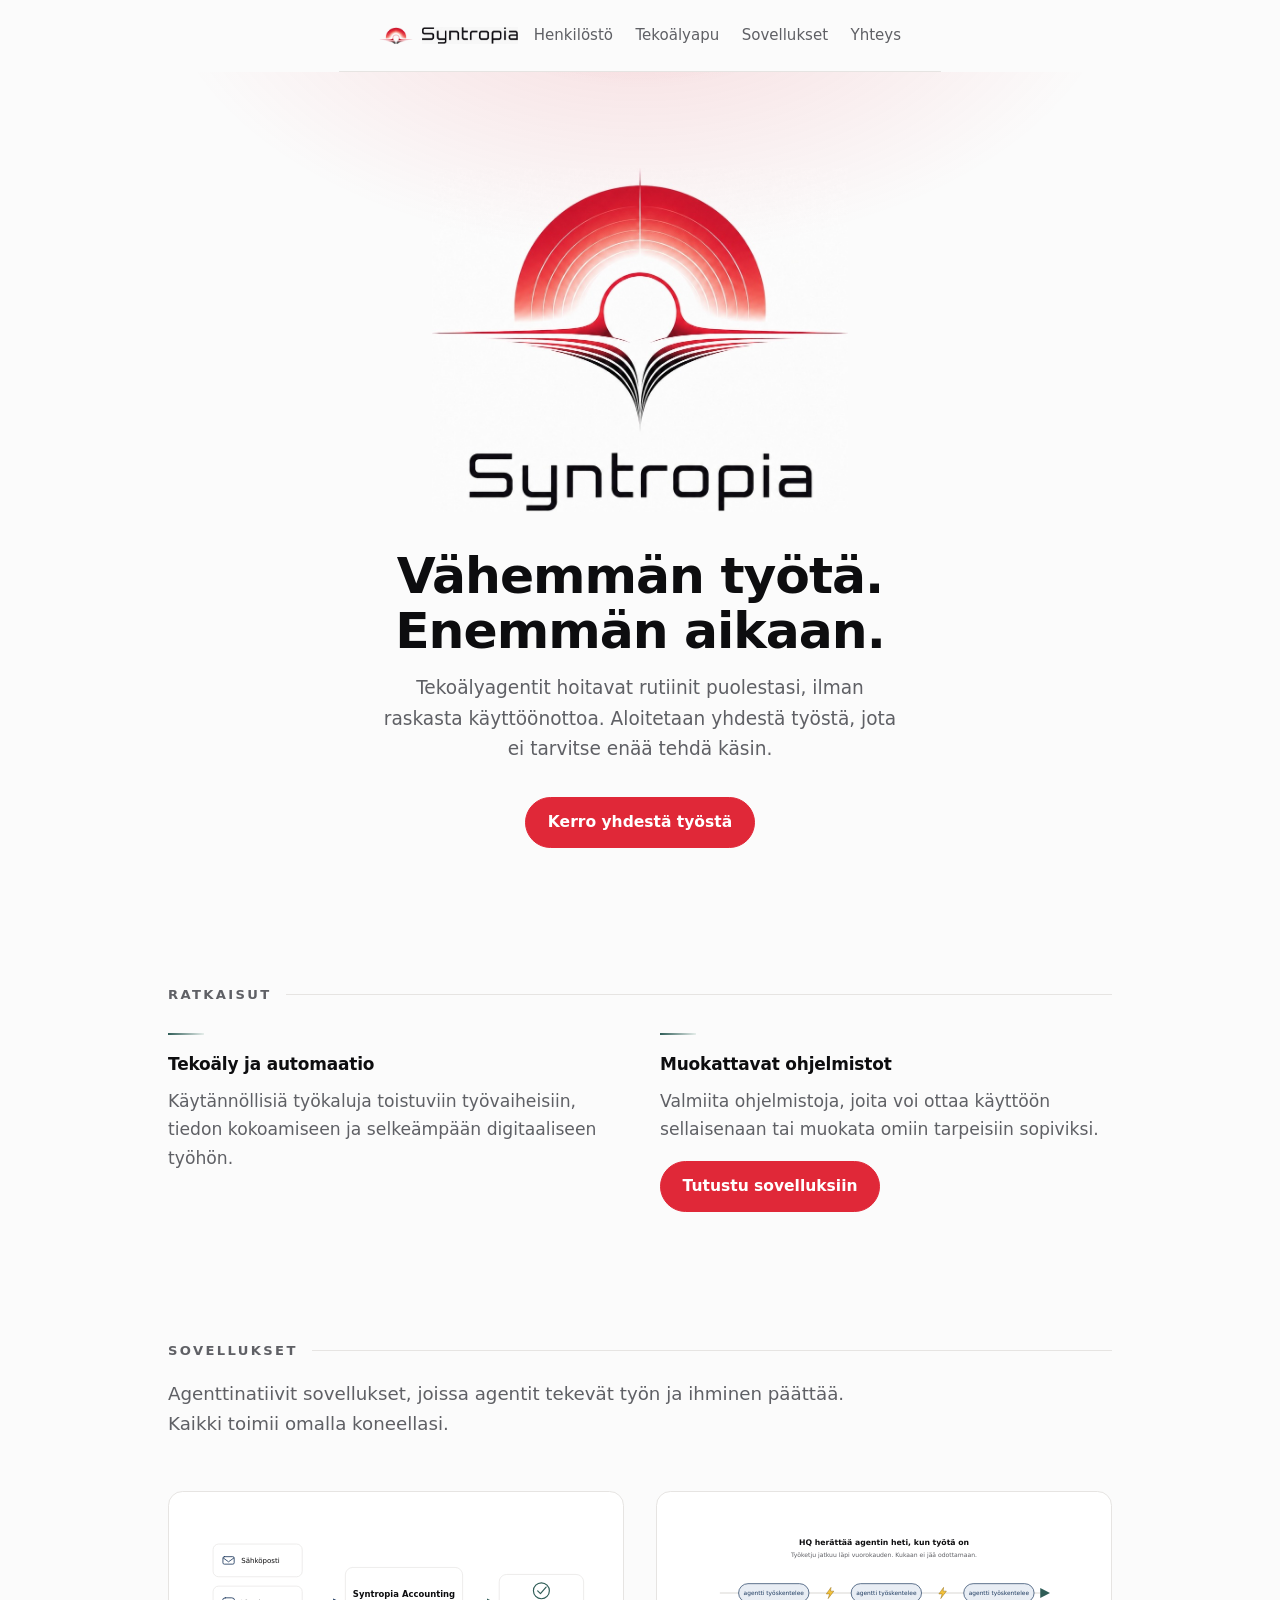
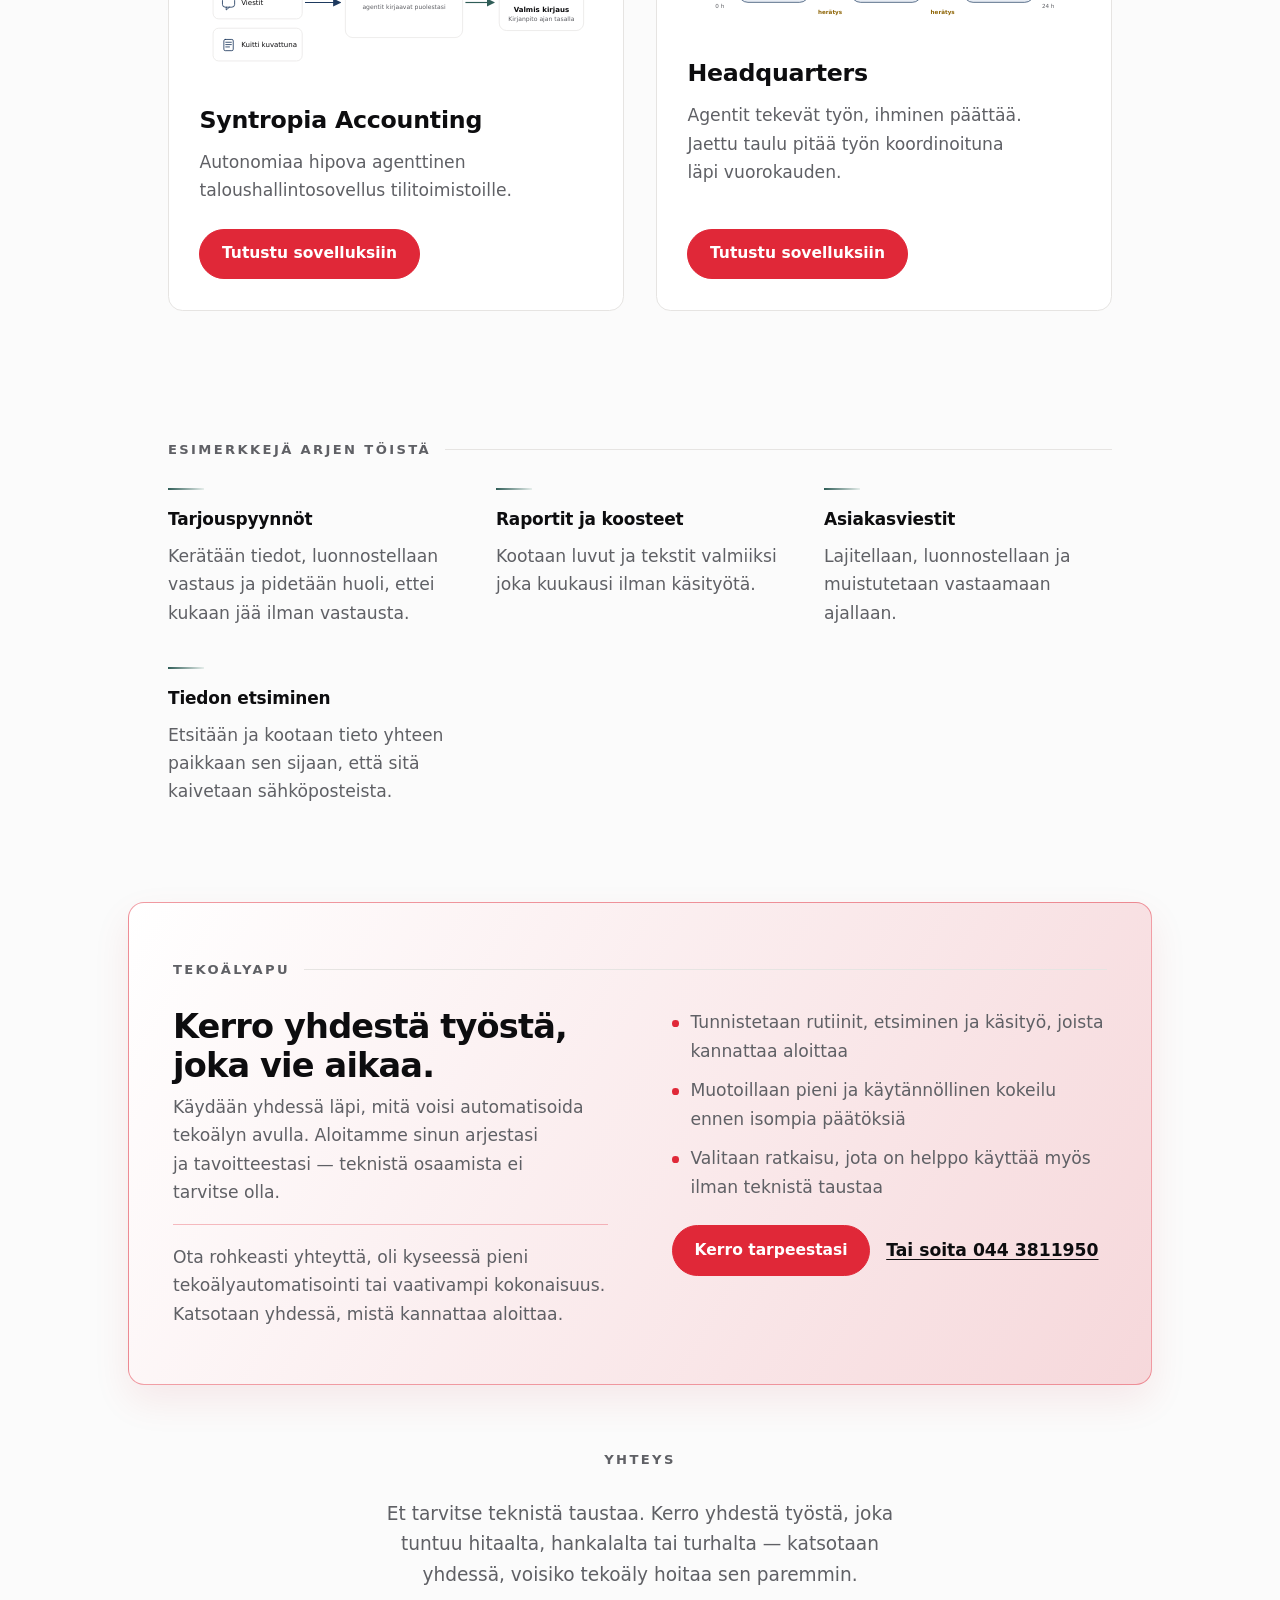
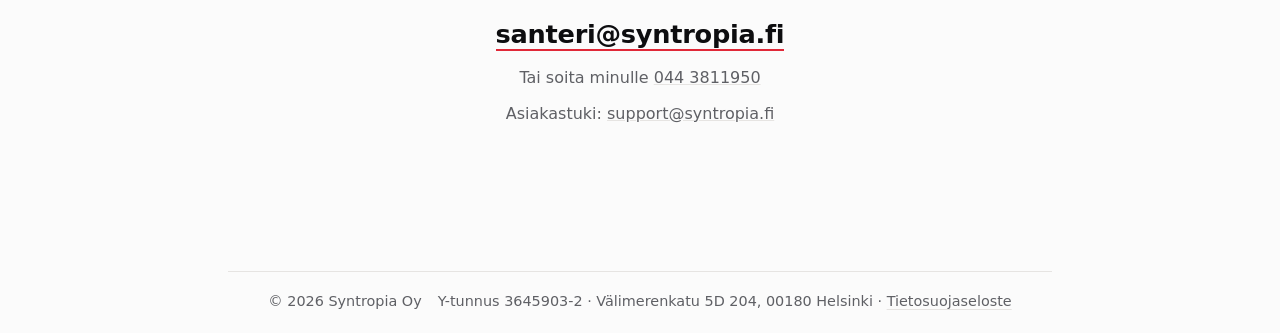
==== commit 8b933536: "Etusivu: sovellusnostot (Accounting, HQ), esimerkit, heron yksi CTA, title/og" ====
--- a/index.html
+++ b/index.html
@@ -3,13 +3,13 @@
 <head>
 <meta charset="utf-8">
 <meta name="viewport" content="width=device-width, initial-scale=1">
-<title>Syntropia — vähemmän työtä. Enemmän aikaan.</title>
-<meta name="description" content="Syntropia auttaa tekemään työstä sujuvampaa tekoälyn ja käytännöllisen automaation avulla.">
+<title>Syntropia · tekoälyagentit ja käytännön automaatio</title>
+<meta name="description" content="Syntropia rakentaa tekoälyagentteja ja käytännön automaatiota, jotka hoitavat rutiinit puolestasi. Kerro yhdestä työstä, niin katsotaan, mistä aloitetaan.">
 <meta name="theme-color" content="#fbfbfb">
 <link rel="icon" href="assets/favicon-32.png" sizes="32x32">
 <link rel="apple-touch-icon" href="assets/mark-180.png">
-<meta property="og:title" content="Syntropia">
-<meta property="og:description" content="Käytännöllistä tekoälyä, automaatiota ja ohjelmistoja sujuvampaan työhön.">
+<meta property="og:title" content="Syntropia · tekoälyagentit ja käytännön automaatio">
+<meta property="og:description" content="Agentit tekevät työn, ihminen päättää. Käytännön tekoälyä ja automaatiota sujuvampaan työhön.">
 <meta property="og:type" content="website">
 <meta property="og:url" content="https://syntropia.fi/">
 <meta property="og:image" content="https://syntropia.fi/assets/mark-180.png">
@@ -48,12 +48,11 @@
          width="908" height="751" fetchpriority="high">
     <h1>Vähemmän työtä. Enemmän aikaan.</h1>
     <p class="lede">
-      Autonomiset työkalut hoitavat rutiineja puolestasi, vähentävät säätöä ja
-      tuovat tehokkaan teknologian käyttöön ilman raskasta käyttöönottoa.
+      Tekoälyagentit hoitavat rutiinit puolestasi, ilman raskasta käyttöönottoa.
+      Aloitetaan yhdestä työstä, jota ei tarvitse enää tehdä käsin.
     </p>
     <p class="cta">
-      <a class="btn" href="#tekoalyapu">Tutustu tekoälyapuun</a>
-      <a class="btn ghost" href="#yhteys">Kerro tarpeestasi</a>
+      <a class="btn" href="#yhteys">Kerro yhdestä työstä</a>
     </p>
   </section>
 
@@ -119,6 +118,57 @@
     </div>
   </section>
 
+  <section id="ohjelmistot" class="band">
+    <h2>Sovellukset</h2>
+    <p class="section-intro">
+      Agenttinatiivit sovellukset, joissa agentit tekevät työn ja ihminen
+      päättää. Kaikki toimii omalla koneellasi.
+    </p>
+    <div class="app-teasers">
+      <article class="app-teaser">
+        <img src="kuva-accounting.svg" width="840" height="340" decoding="async"
+             alt="Syntropia Accounting: tositteet saapuvat eri kanavista, ja kirjanpito on valmiina.">
+        <h3>Syntropia Accounting</h3>
+        <p class="product-lead">
+          Autonomiaa hipova agenttinen taloushallintosovellus tilitoimistoille.
+        </p>
+        <p class="app-cta"><a class="btn" href="sovellukset.html">Tutustu sovelluksiin</a></p>
+      </article>
+      <article class="app-teaser">
+        <img src="kuva-hq.svg" width="840" height="240" decoding="async"
+             alt="Headquarters herättää agentin heti, kun työtä on, ja työketju jatkuu läpi vuorokauden.">
+        <h3>Headquarters</h3>
+        <p class="product-lead">
+          Agentit tekevät työn, ihminen päättää. Jaettu taulu pitää työn
+          koordinoituna läpi vuorokauden.
+        </p>
+        <p class="app-cta"><a class="btn" href="sovellukset.html">Tutustu sovelluksiin</a></p>
+      </article>
+    </div>
+  </section>
+
+  <section id="esimerkit" class="band">
+    <h2>Esimerkkejä arjen töistä</h2>
+    <div class="grid">
+      <article>
+        <h3>Tarjouspyynnöt</h3>
+        <p>Kerätään tiedot, luonnostellaan vastaus ja pidetään huoli, ettei kukaan jää ilman vastausta.</p>
+      </article>
+      <article>
+        <h3>Raportit ja koosteet</h3>
+        <p>Kootaan luvut ja tekstit valmiiksi joka kuukausi ilman käsityötä.</p>
+      </article>
+      <article>
+        <h3>Asiakasviestit</h3>
+        <p>Lajitellaan, luonnostellaan ja muistutetaan vastaamaan ajallaan.</p>
+      </article>
+      <article>
+        <h3>Tiedon etsiminen</h3>
+        <p>Etsitään ja kootaan tieto yhteen paikkaan sen sijaan, että sitä kaivetaan sähköposteista.</p>
+      </article>
+    </div>
+  </section>
+
   <section id="tekoalyapu" class="band consultation">
     <h2>Tekoälyapu</h2>
     <div class="consultation-grid">
--- a/style.css
+++ b/style.css
@@ -436,6 +436,13 @@
 }
 .product-note{margin:1.5rem 0 0;color:var(--muted);font-size:.92rem;font-weight:550}
 
+/* etusivun sovellusnostot */
+.app-teasers{display:grid;gap:clamp(1.25rem,3vw,2rem);grid-template-columns:repeat(auto-fit,minmax(19rem,1fr))}
+.app-teaser{display:flex;flex-direction:column;min-height:100%;padding:clamp(1.35rem,3vw,1.9rem);border:1px solid var(--line);border-radius:.9rem;background:#fff}
+.app-teaser img{display:block;width:100%;height:auto;margin:0 0 1.2rem}
+.app-teaser h3{font-size:clamp(1.2rem,1.08rem + .5vw,1.5rem)}
+.app-teaser .app-cta{margin:auto 0 0;padding-top:.4rem}
+
 /* ── tietosuojaseloste ───────────────────────────────────────── */
 .legal{max-width:48rem}
 .legal h1{margin:0 0 .35rem;font-size:clamp(1.7rem,1.4rem + 1.3vw,2.4rem)}
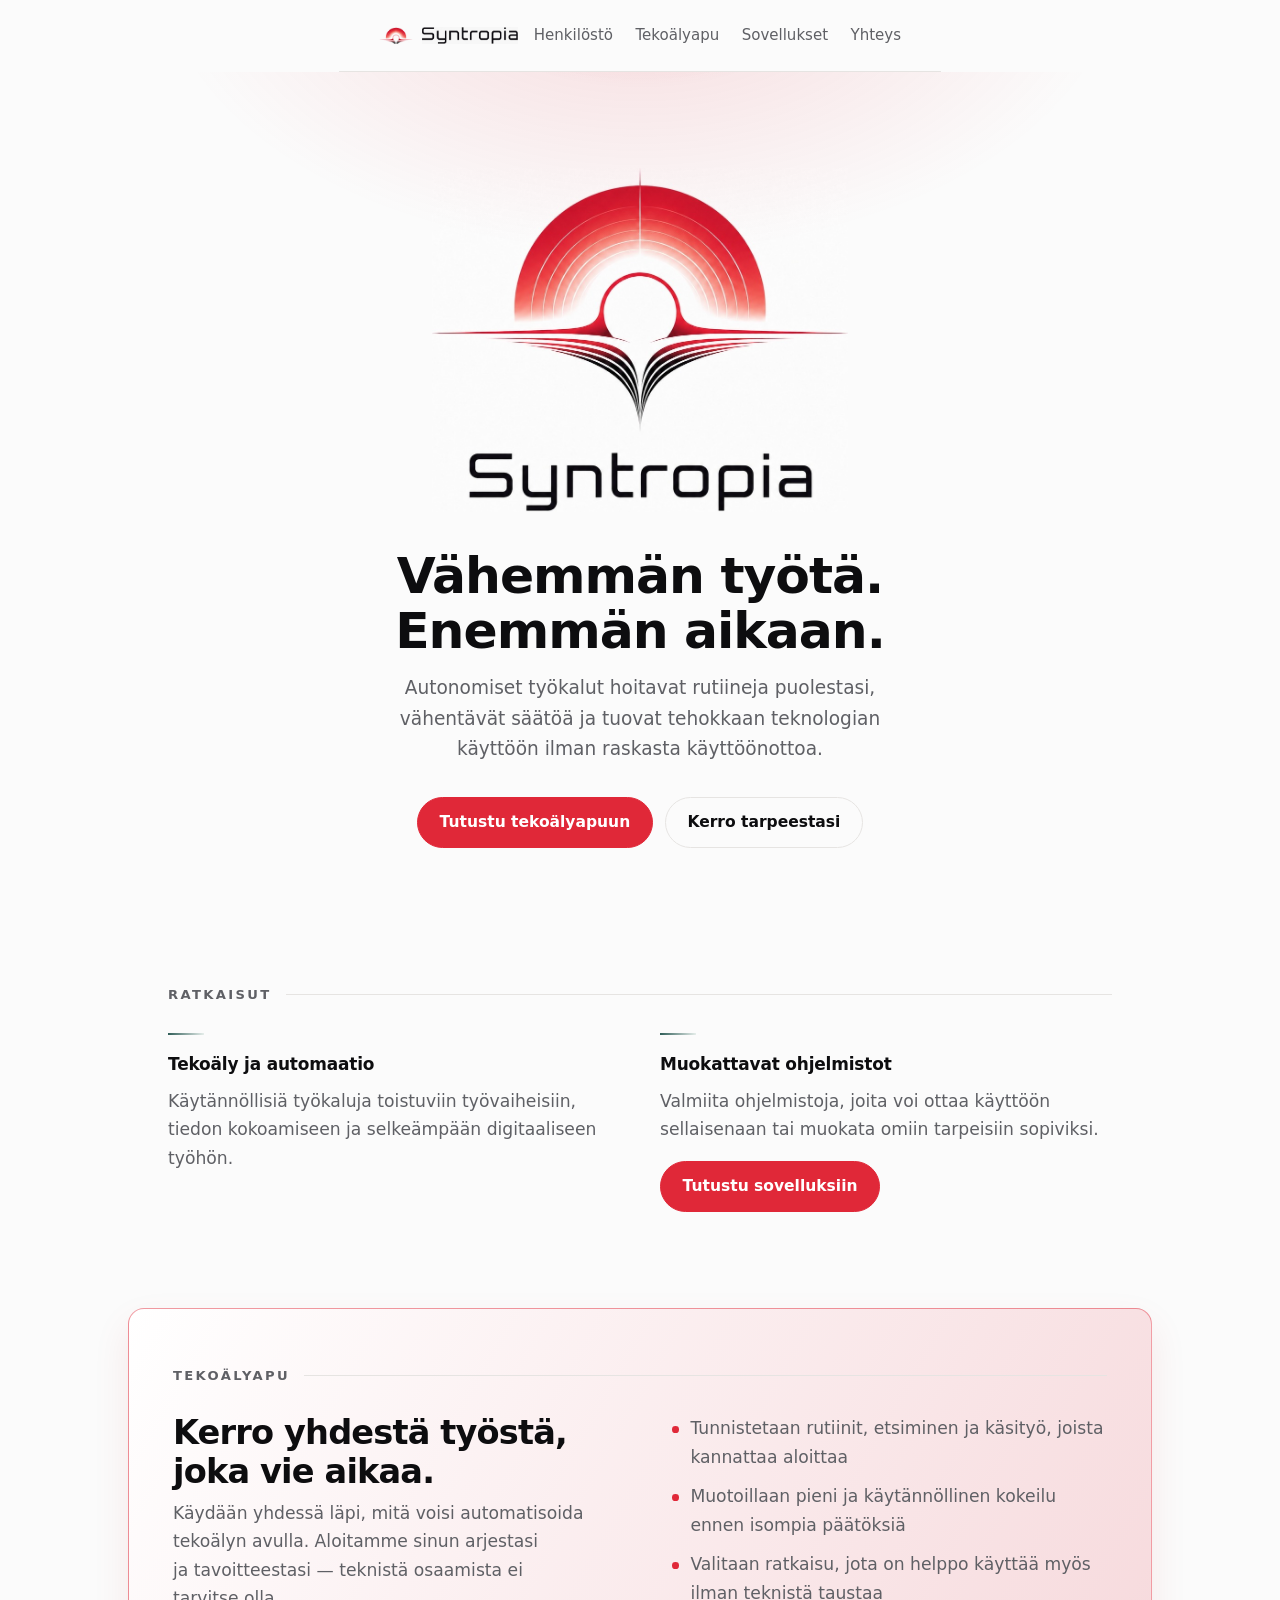
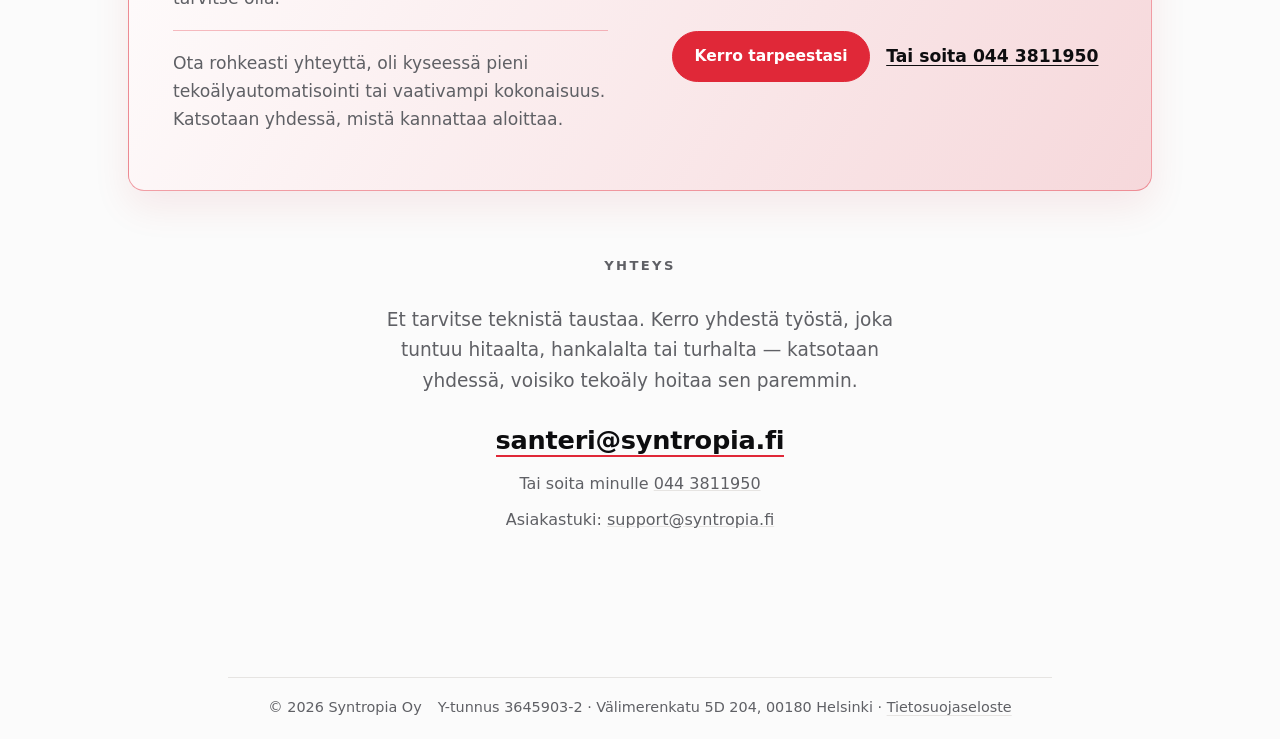
==== commit 798b2ff1: "Revert "Etusivu: sovellusnostot (Accounting, HQ), esimerkit, heron yksi CTA, title/og" This reverts " ====
--- a/index.html
+++ b/index.html
@@ -3,13 +3,13 @@
 <head>
 <meta charset="utf-8">
 <meta name="viewport" content="width=device-width, initial-scale=1">
-<title>Syntropia · tekoälyagentit ja käytännön automaatio</title>
-<meta name="description" content="Syntropia rakentaa tekoälyagentteja ja käytännön automaatiota, jotka hoitavat rutiinit puolestasi. Kerro yhdestä työstä, niin katsotaan, mistä aloitetaan.">
+<title>Syntropia — vähemmän työtä. Enemmän aikaan.</title>
+<meta name="description" content="Syntropia auttaa tekemään työstä sujuvampaa tekoälyn ja käytännöllisen automaation avulla.">
 <meta name="theme-color" content="#fbfbfb">
 <link rel="icon" href="assets/favicon-32.png" sizes="32x32">
 <link rel="apple-touch-icon" href="assets/mark-180.png">
-<meta property="og:title" content="Syntropia · tekoälyagentit ja käytännön automaatio">
-<meta property="og:description" content="Agentit tekevät työn, ihminen päättää. Käytännön tekoälyä ja automaatiota sujuvampaan työhön.">
+<meta property="og:title" content="Syntropia">
+<meta property="og:description" content="Käytännöllistä tekoälyä, automaatiota ja ohjelmistoja sujuvampaan työhön.">
 <meta property="og:type" content="website">
 <meta property="og:url" content="https://syntropia.fi/">
 <meta property="og:image" content="https://syntropia.fi/assets/mark-180.png">
@@ -48,11 +48,12 @@
          width="908" height="751" fetchpriority="high">
     <h1>Vähemmän työtä. Enemmän aikaan.</h1>
     <p class="lede">
-      Tekoälyagentit hoitavat rutiinit puolestasi, ilman raskasta käyttöönottoa.
-      Aloitetaan yhdestä työstä, jota ei tarvitse enää tehdä käsin.
+      Autonomiset työkalut hoitavat rutiineja puolestasi, vähentävät säätöä ja
+      tuovat tehokkaan teknologian käyttöön ilman raskasta käyttöönottoa.
     </p>
     <p class="cta">
-      <a class="btn" href="#yhteys">Kerro yhdestä työstä</a>
+      <a class="btn" href="#tekoalyapu">Tutustu tekoälyapuun</a>
+      <a class="btn ghost" href="#yhteys">Kerro tarpeestasi</a>
     </p>
   </section>
 
@@ -118,57 +119,6 @@
     </div>
   </section>
 
-  <section id="ohjelmistot" class="band">
-    <h2>Sovellukset</h2>
-    <p class="section-intro">
-      Agenttinatiivit sovellukset, joissa agentit tekevät työn ja ihminen
-      päättää. Kaikki toimii omalla koneellasi.
-    </p>
-    <div class="app-teasers">
-      <article class="app-teaser">
-        <img src="kuva-accounting.svg" width="840" height="340" decoding="async"
-             alt="Syntropia Accounting: tositteet saapuvat eri kanavista, ja kirjanpito on valmiina.">
-        <h3>Syntropia Accounting</h3>
-        <p class="product-lead">
-          Autonomiaa hipova agenttinen taloushallintosovellus tilitoimistoille.
-        </p>
-        <p class="app-cta"><a class="btn" href="sovellukset.html">Tutustu sovelluksiin</a></p>
-      </article>
-      <article class="app-teaser">
-        <img src="kuva-hq.svg" width="840" height="240" decoding="async"
-             alt="Headquarters herättää agentin heti, kun työtä on, ja työketju jatkuu läpi vuorokauden.">
-        <h3>Headquarters</h3>
-        <p class="product-lead">
-          Agentit tekevät työn, ihminen päättää. Jaettu taulu pitää työn
-          koordinoituna läpi vuorokauden.
-        </p>
-        <p class="app-cta"><a class="btn" href="sovellukset.html">Tutustu sovelluksiin</a></p>
-      </article>
-    </div>
-  </section>
-
-  <section id="esimerkit" class="band">
-    <h2>Esimerkkejä arjen töistä</h2>
-    <div class="grid">
-      <article>
-        <h3>Tarjouspyynnöt</h3>
-        <p>Kerätään tiedot, luonnostellaan vastaus ja pidetään huoli, ettei kukaan jää ilman vastausta.</p>
-      </article>
-      <article>
-        <h3>Raportit ja koosteet</h3>
-        <p>Kootaan luvut ja tekstit valmiiksi joka kuukausi ilman käsityötä.</p>
-      </article>
-      <article>
-        <h3>Asiakasviestit</h3>
-        <p>Lajitellaan, luonnostellaan ja muistutetaan vastaamaan ajallaan.</p>
-      </article>
-      <article>
-        <h3>Tiedon etsiminen</h3>
-        <p>Etsitään ja kootaan tieto yhteen paikkaan sen sijaan, että sitä kaivetaan sähköposteista.</p>
-      </article>
-    </div>
-  </section>
-
   <section id="tekoalyapu" class="band consultation">
     <h2>Tekoälyapu</h2>
     <div class="consultation-grid">
--- a/style.css
+++ b/style.css
@@ -436,13 +436,6 @@
 }
 .product-note{margin:1.5rem 0 0;color:var(--muted);font-size:.92rem;font-weight:550}
 
-/* etusivun sovellusnostot */
-.app-teasers{display:grid;gap:clamp(1.25rem,3vw,2rem);grid-template-columns:repeat(auto-fit,minmax(19rem,1fr))}
-.app-teaser{display:flex;flex-direction:column;min-height:100%;padding:clamp(1.35rem,3vw,1.9rem);border:1px solid var(--line);border-radius:.9rem;background:#fff}
-.app-teaser img{display:block;width:100%;height:auto;margin:0 0 1.2rem}
-.app-teaser h3{font-size:clamp(1.2rem,1.08rem + .5vw,1.5rem)}
-.app-teaser .app-cta{margin:auto 0 0;padding-top:.4rem}
-
 /* ── tietosuojaseloste ───────────────────────────────────────── */
 .legal{max-width:48rem}
 .legal h1{margin:0 0 .35rem;font-size:clamp(1.7rem,1.4rem + 1.3vw,2.4rem)}
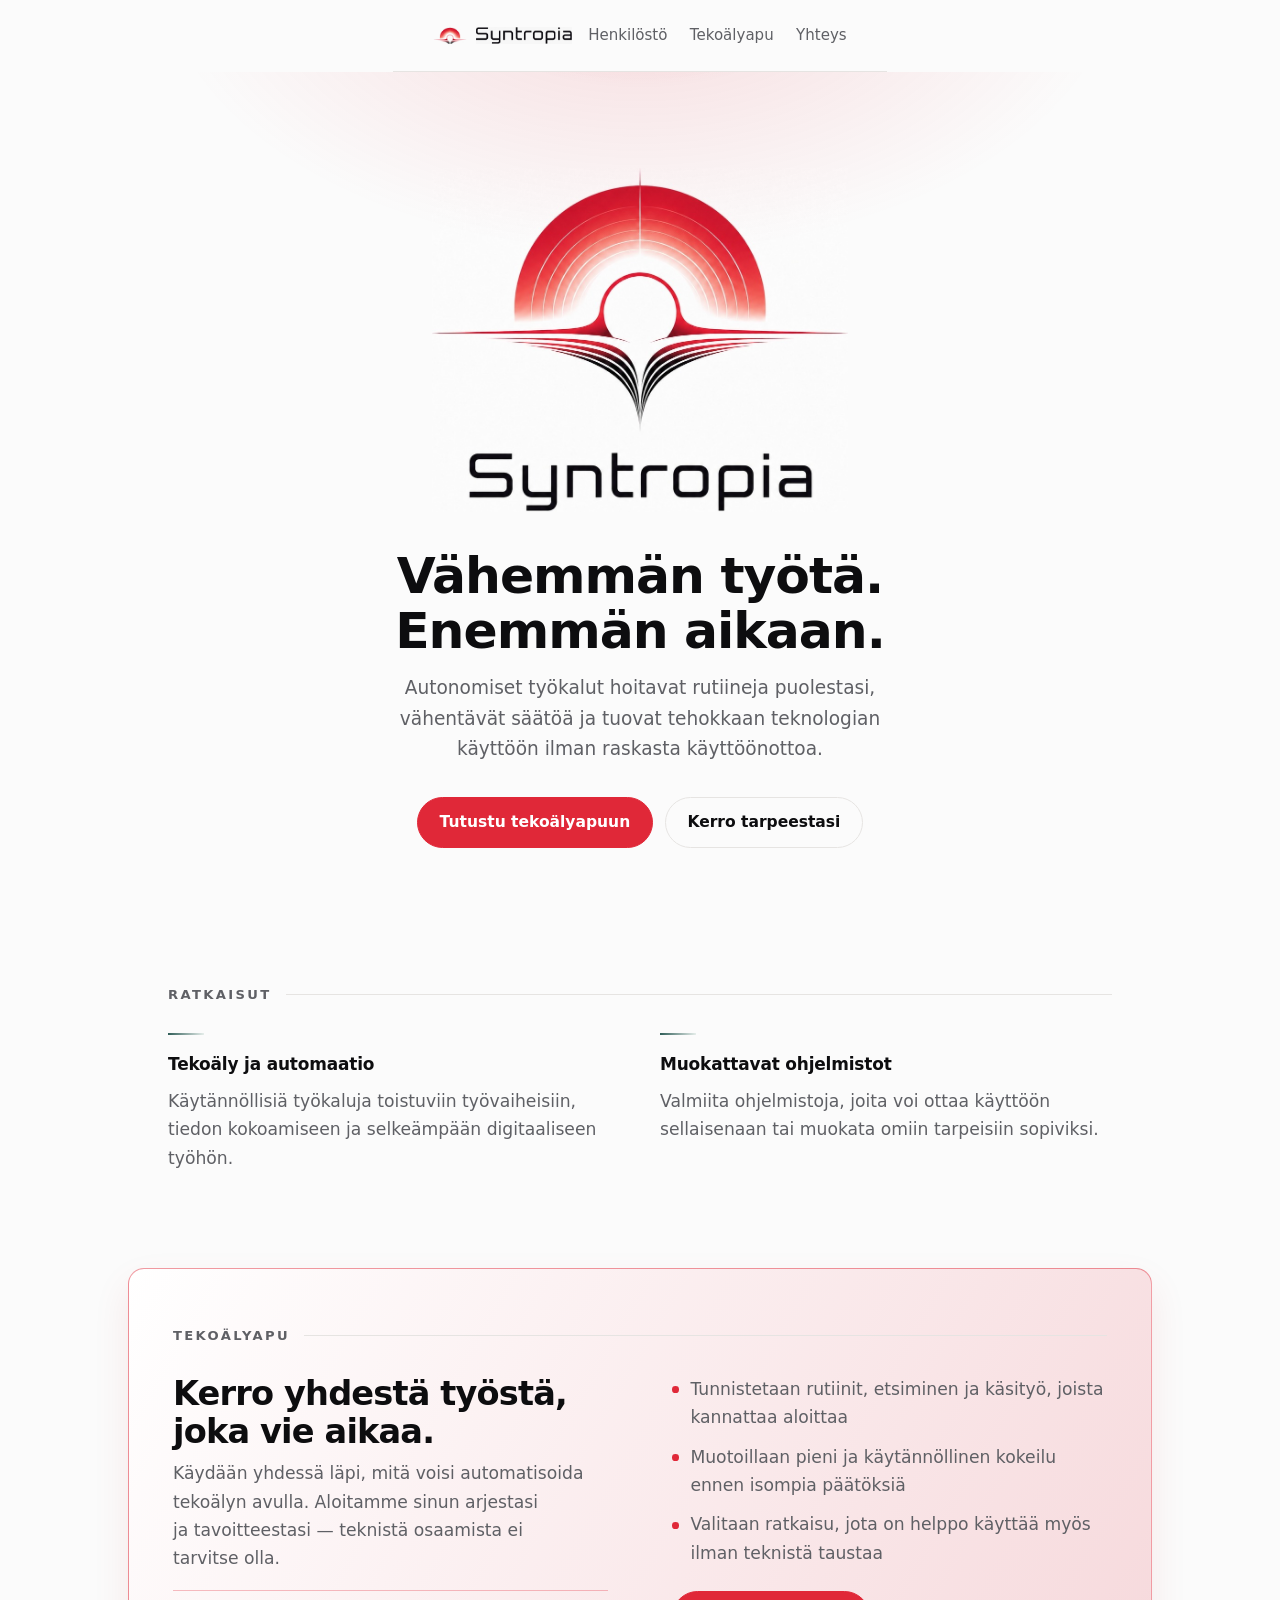
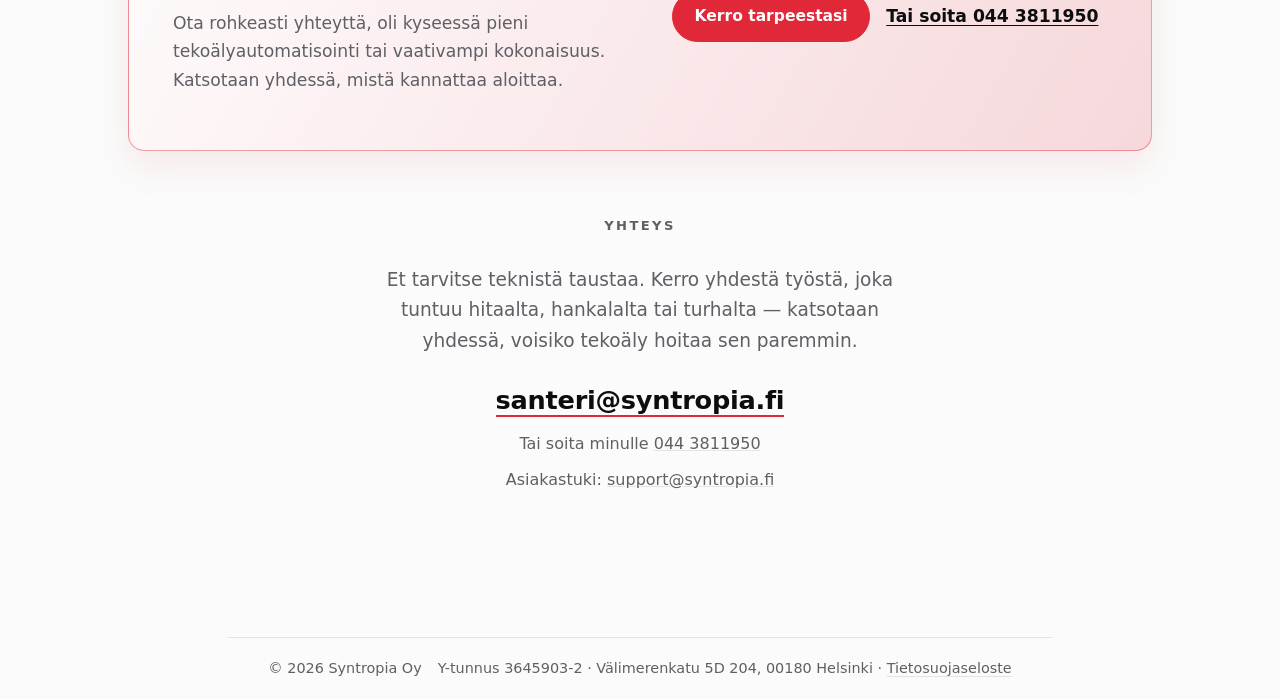
==== commit b774b1a9: "Piilota sovellukset-sivu toistaiseksi: poista nav-linkit, ohjaa sivu etusivulle" ====
--- a/index.html
+++ b/index.html
@@ -34,7 +34,7 @@
     <!-- Piilotettu (tilitoimisto pilottivaihe): <a href="tilitoimisto.html" class="nav-flow">Tilitoimisto<span class="nav-sub">Syntropia Flow</span></a> -->
     <a href="henkilosto.html">Henkilöstö</a>
     <a href="#tekoalyapu">Tekoälyapu</a>
-    <a href="sovellukset.html">Sovellukset</a>
+    <!-- Piilotettu toistaiseksi (sovellukset-sivu). Palautus: poista kommenttimerkinnät. <a href="sovellukset.html">Sovellukset</a> -->
     <a href="#yhteys">Yhteys</a>
   </nav>
 </header>
@@ -114,7 +114,7 @@
           Valmiita ohjelmistoja, joita voi ottaa käyttöön sellaisenaan tai muokata
           omiin tarpeisiin sopiviksi.
         </p>
-        <p class="grid-cta"><a class="btn" href="sovellukset.html">Tutustu sovelluksiin</a></p>
+        <!-- Piilotettu toistaiseksi (sovellukset-sivu). Palautus: poista kommenttimerkinnät. <p class="grid-cta"><a class="btn" href="sovellukset.html">Tutustu sovelluksiin</a></p> -->
       </article>
     </div>
   </section>
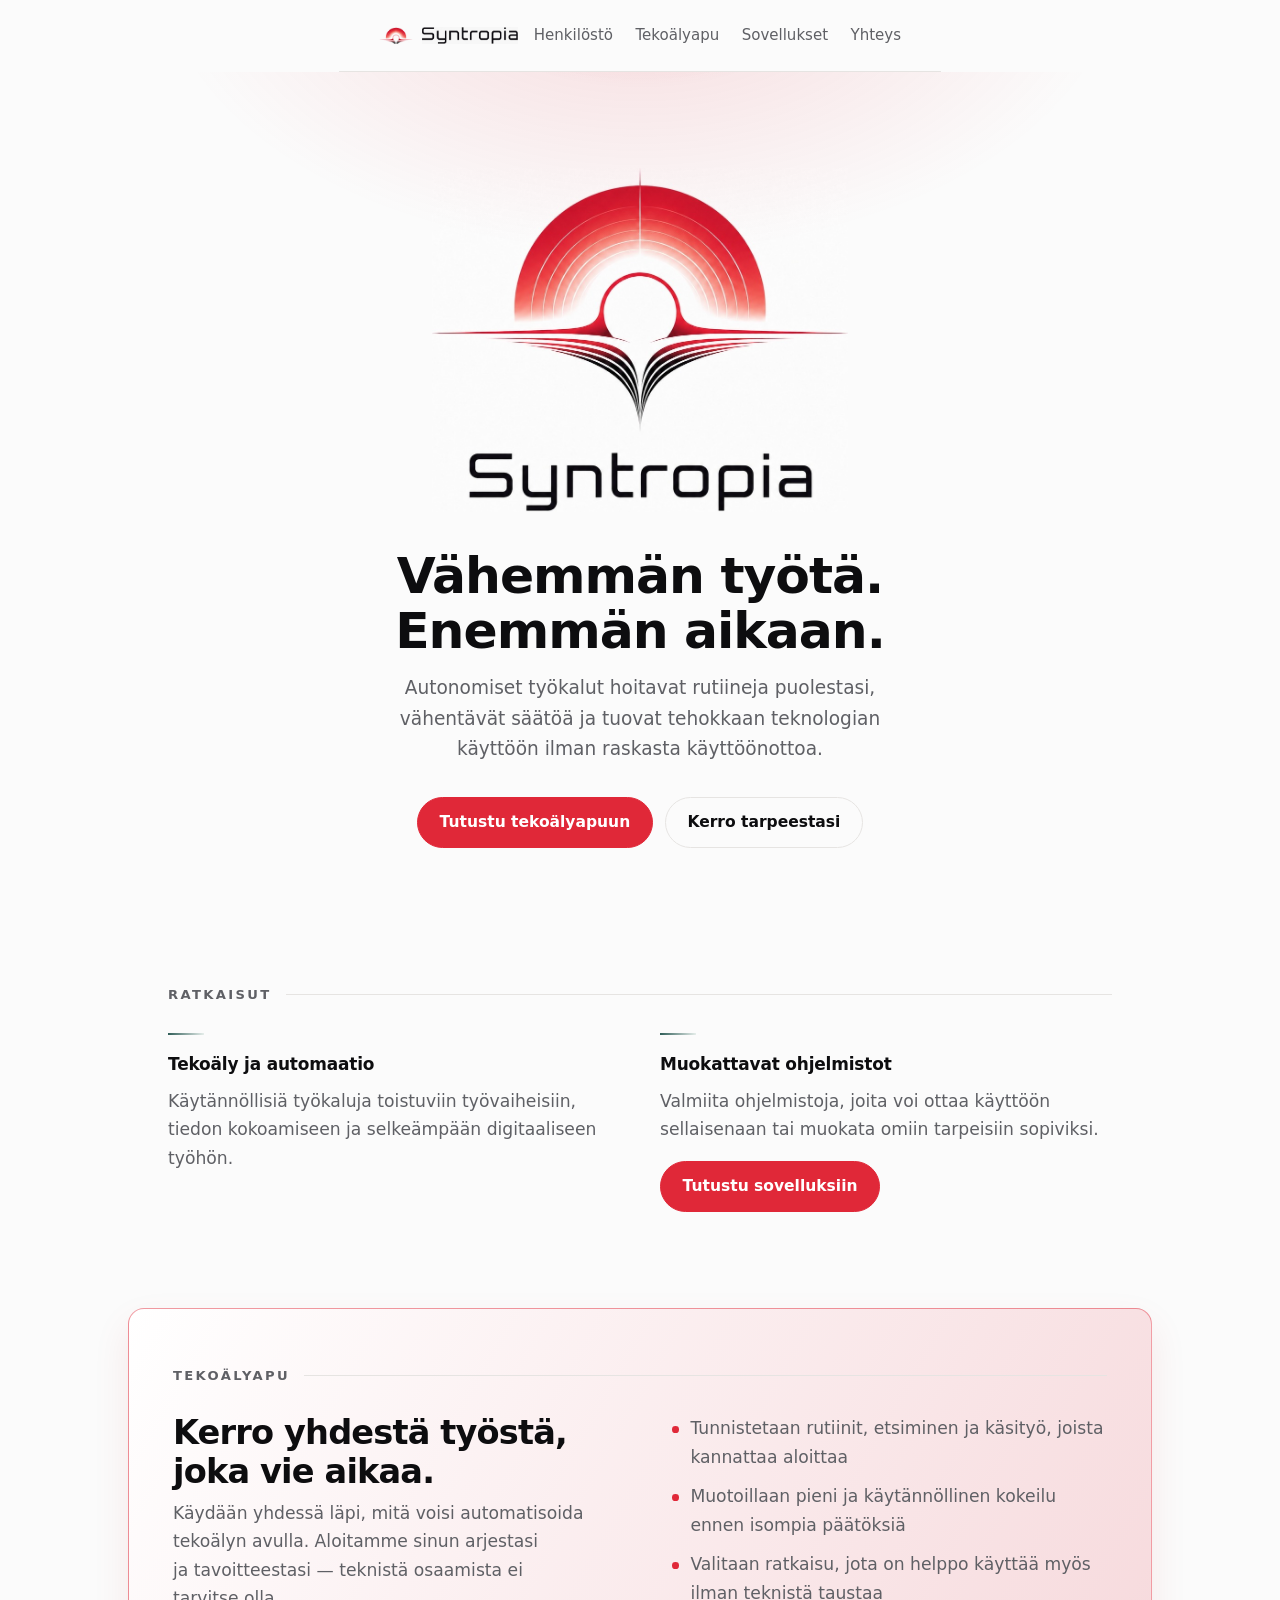
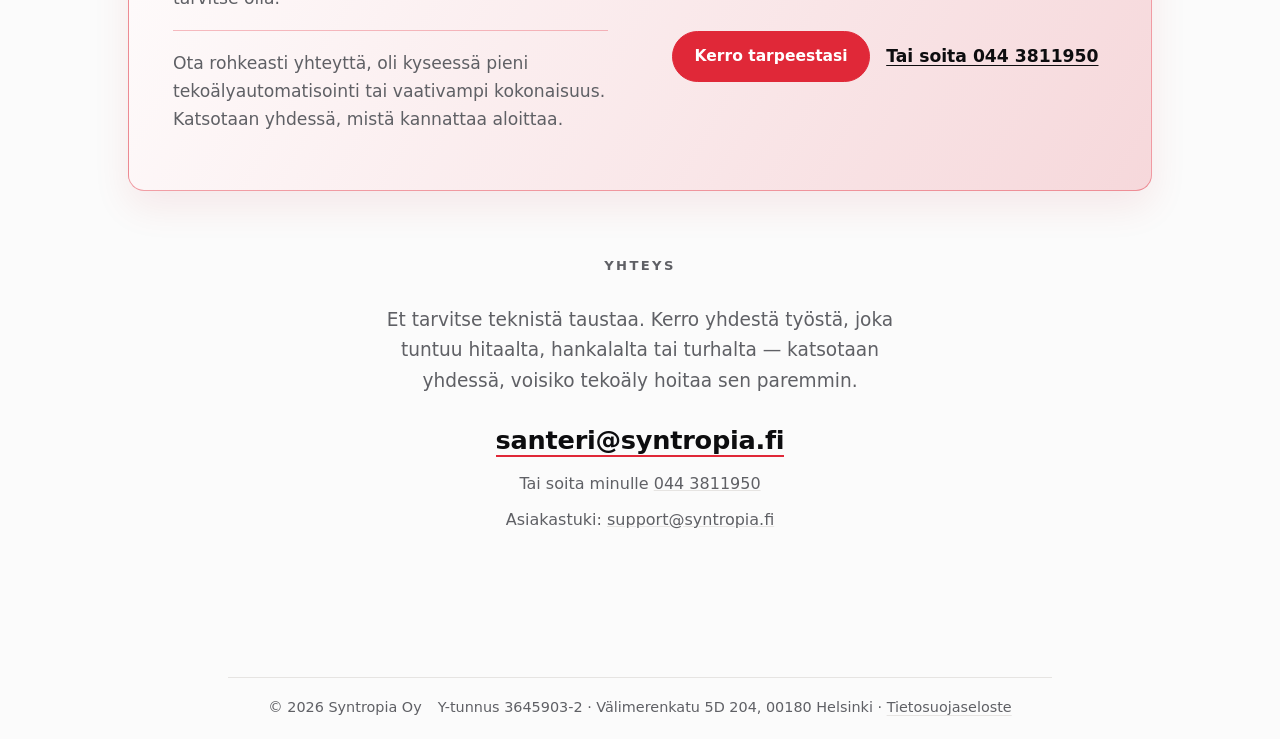
==== commit f89284c6: "Revert "Piilota sovellukset-sivu toistaiseksi: poista nav-linkit, ohjaa sivu etusivulle" This revert" ====
--- a/index.html
+++ b/index.html
@@ -34,7 +34,7 @@
     <!-- Piilotettu (tilitoimisto pilottivaihe): <a href="tilitoimisto.html" class="nav-flow">Tilitoimisto<span class="nav-sub">Syntropia Flow</span></a> -->
     <a href="henkilosto.html">Henkilöstö</a>
     <a href="#tekoalyapu">Tekoälyapu</a>
-    <!-- Piilotettu toistaiseksi (sovellukset-sivu). Palautus: poista kommenttimerkinnät. <a href="sovellukset.html">Sovellukset</a> -->
+    <a href="sovellukset.html">Sovellukset</a>
     <a href="#yhteys">Yhteys</a>
   </nav>
 </header>
@@ -114,7 +114,7 @@
           Valmiita ohjelmistoja, joita voi ottaa käyttöön sellaisenaan tai muokata
           omiin tarpeisiin sopiviksi.
         </p>
-        <!-- Piilotettu toistaiseksi (sovellukset-sivu). Palautus: poista kommenttimerkinnät. <p class="grid-cta"><a class="btn" href="sovellukset.html">Tutustu sovelluksiin</a></p> -->
+        <p class="grid-cta"><a class="btn" href="sovellukset.html">Tutustu sovelluksiin</a></p>
       </article>
     </div>
   </section>
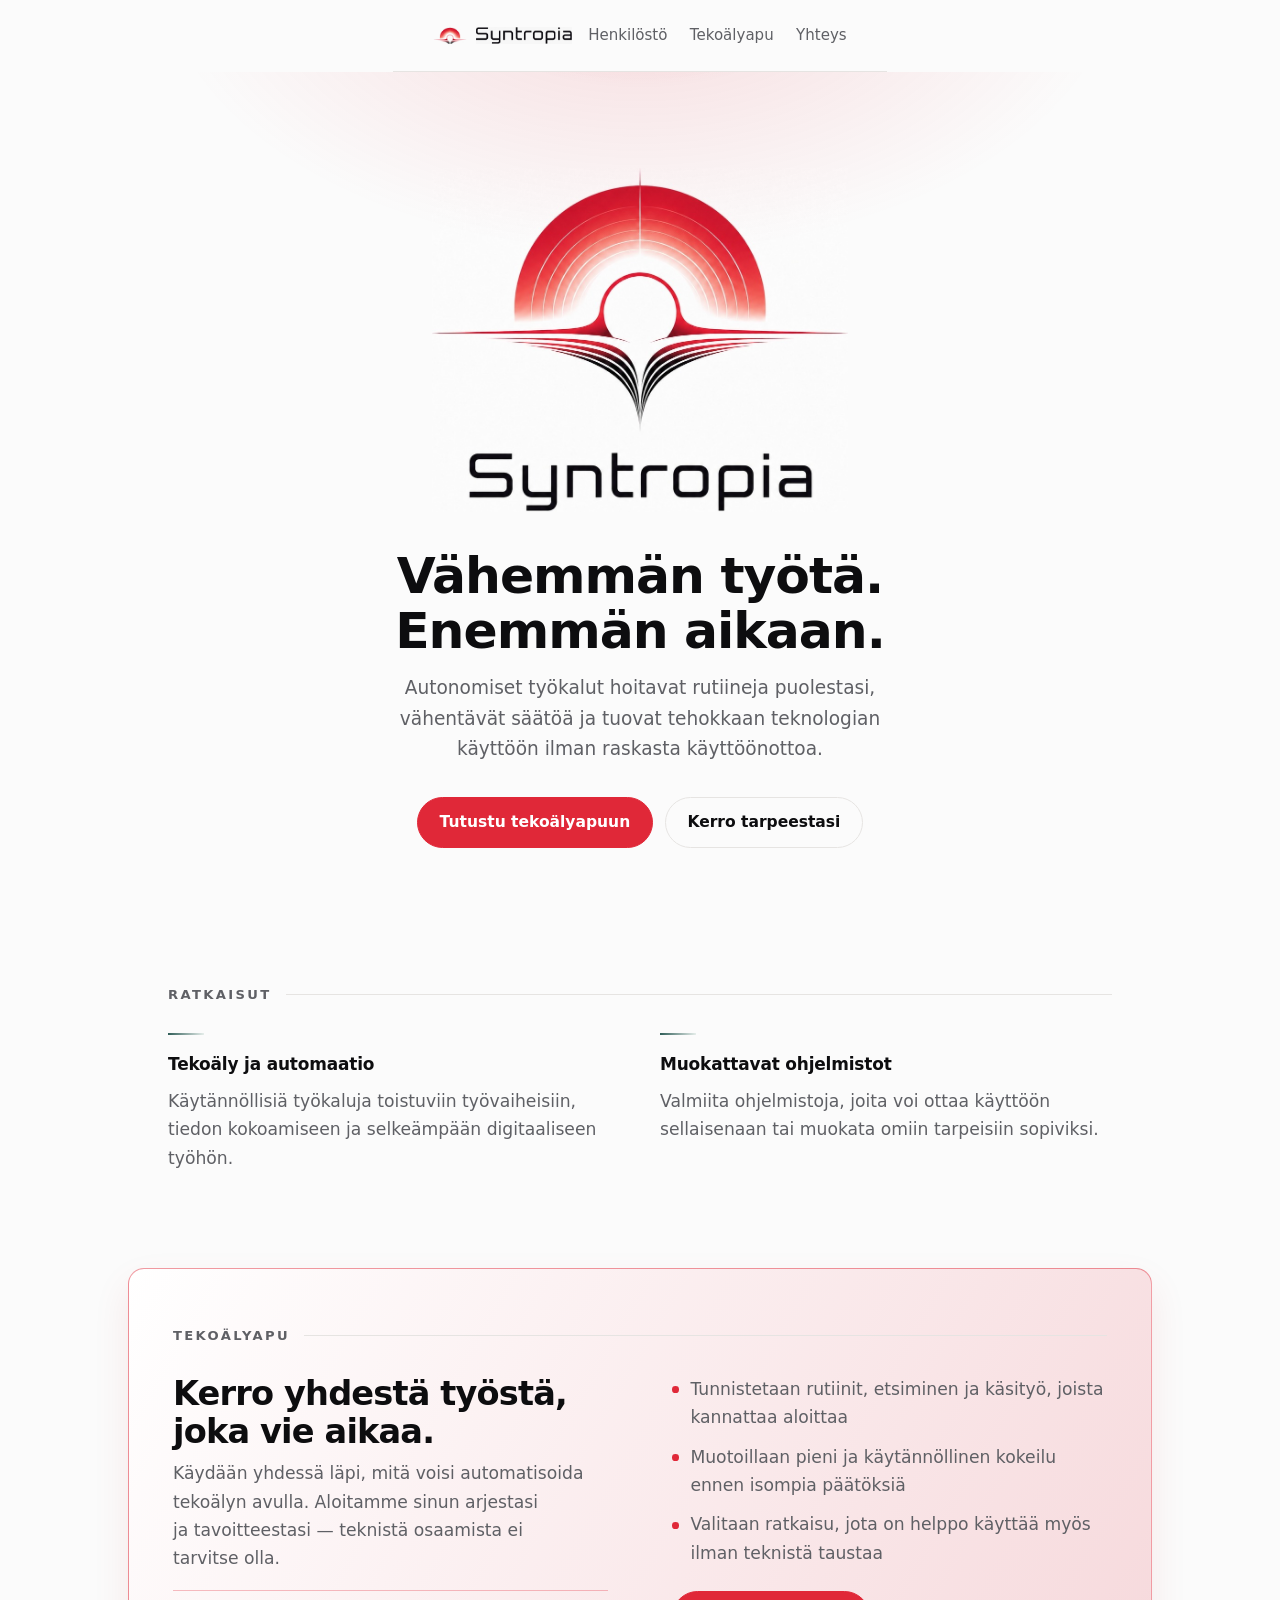
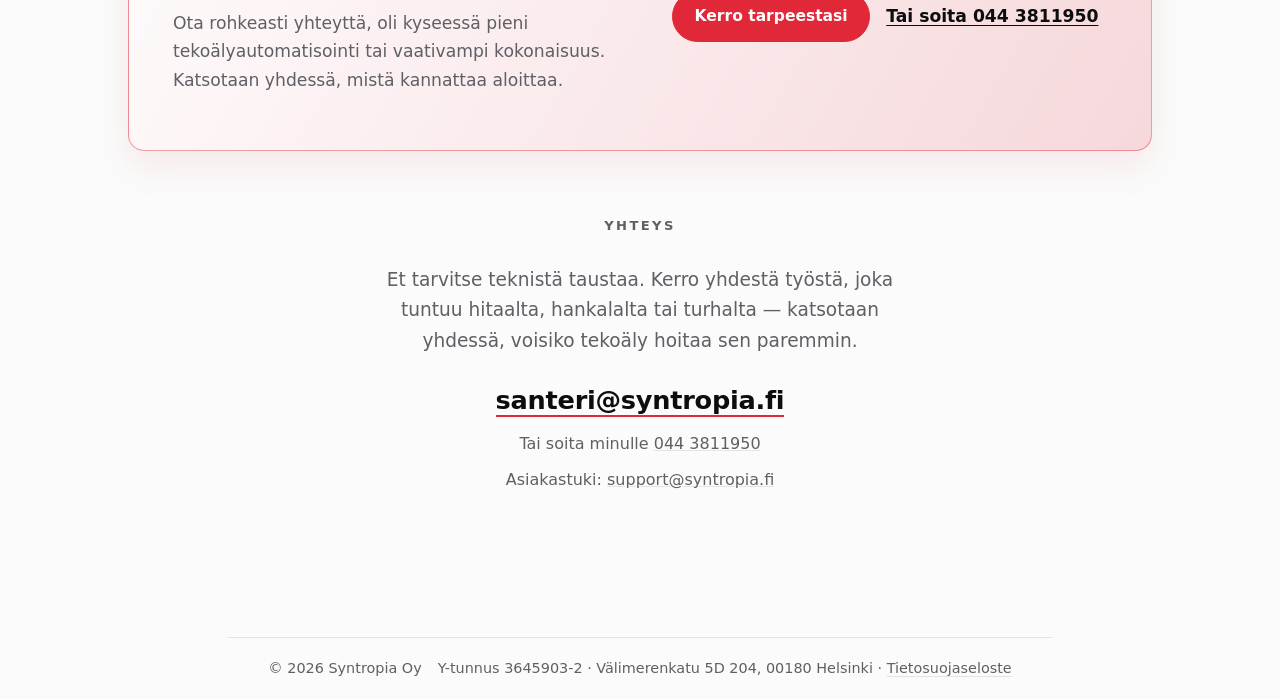
==== commit badac034: "Reapply "Piilota sovellukset-sivu toistaiseksi: poista nav-linkit, ohjaa sivu etusivulle" This rever" ====
--- a/index.html
+++ b/index.html
@@ -34,7 +34,7 @@
     <!-- Piilotettu (tilitoimisto pilottivaihe): <a href="tilitoimisto.html" class="nav-flow">Tilitoimisto<span class="nav-sub">Syntropia Flow</span></a> -->
     <a href="henkilosto.html">Henkilöstö</a>
     <a href="#tekoalyapu">Tekoälyapu</a>
-    <a href="sovellukset.html">Sovellukset</a>
+    <!-- Piilotettu toistaiseksi (sovellukset-sivu). Palautus: poista kommenttimerkinnät. <a href="sovellukset.html">Sovellukset</a> -->
     <a href="#yhteys">Yhteys</a>
   </nav>
 </header>
@@ -114,7 +114,7 @@
           Valmiita ohjelmistoja, joita voi ottaa käyttöön sellaisenaan tai muokata
           omiin tarpeisiin sopiviksi.
         </p>
-        <p class="grid-cta"><a class="btn" href="sovellukset.html">Tutustu sovelluksiin</a></p>
+        <!-- Piilotettu toistaiseksi (sovellukset-sivu). Palautus: poista kommenttimerkinnät. <p class="grid-cta"><a class="btn" href="sovellukset.html">Tutustu sovelluksiin</a></p> -->
       </article>
     </div>
   </section>
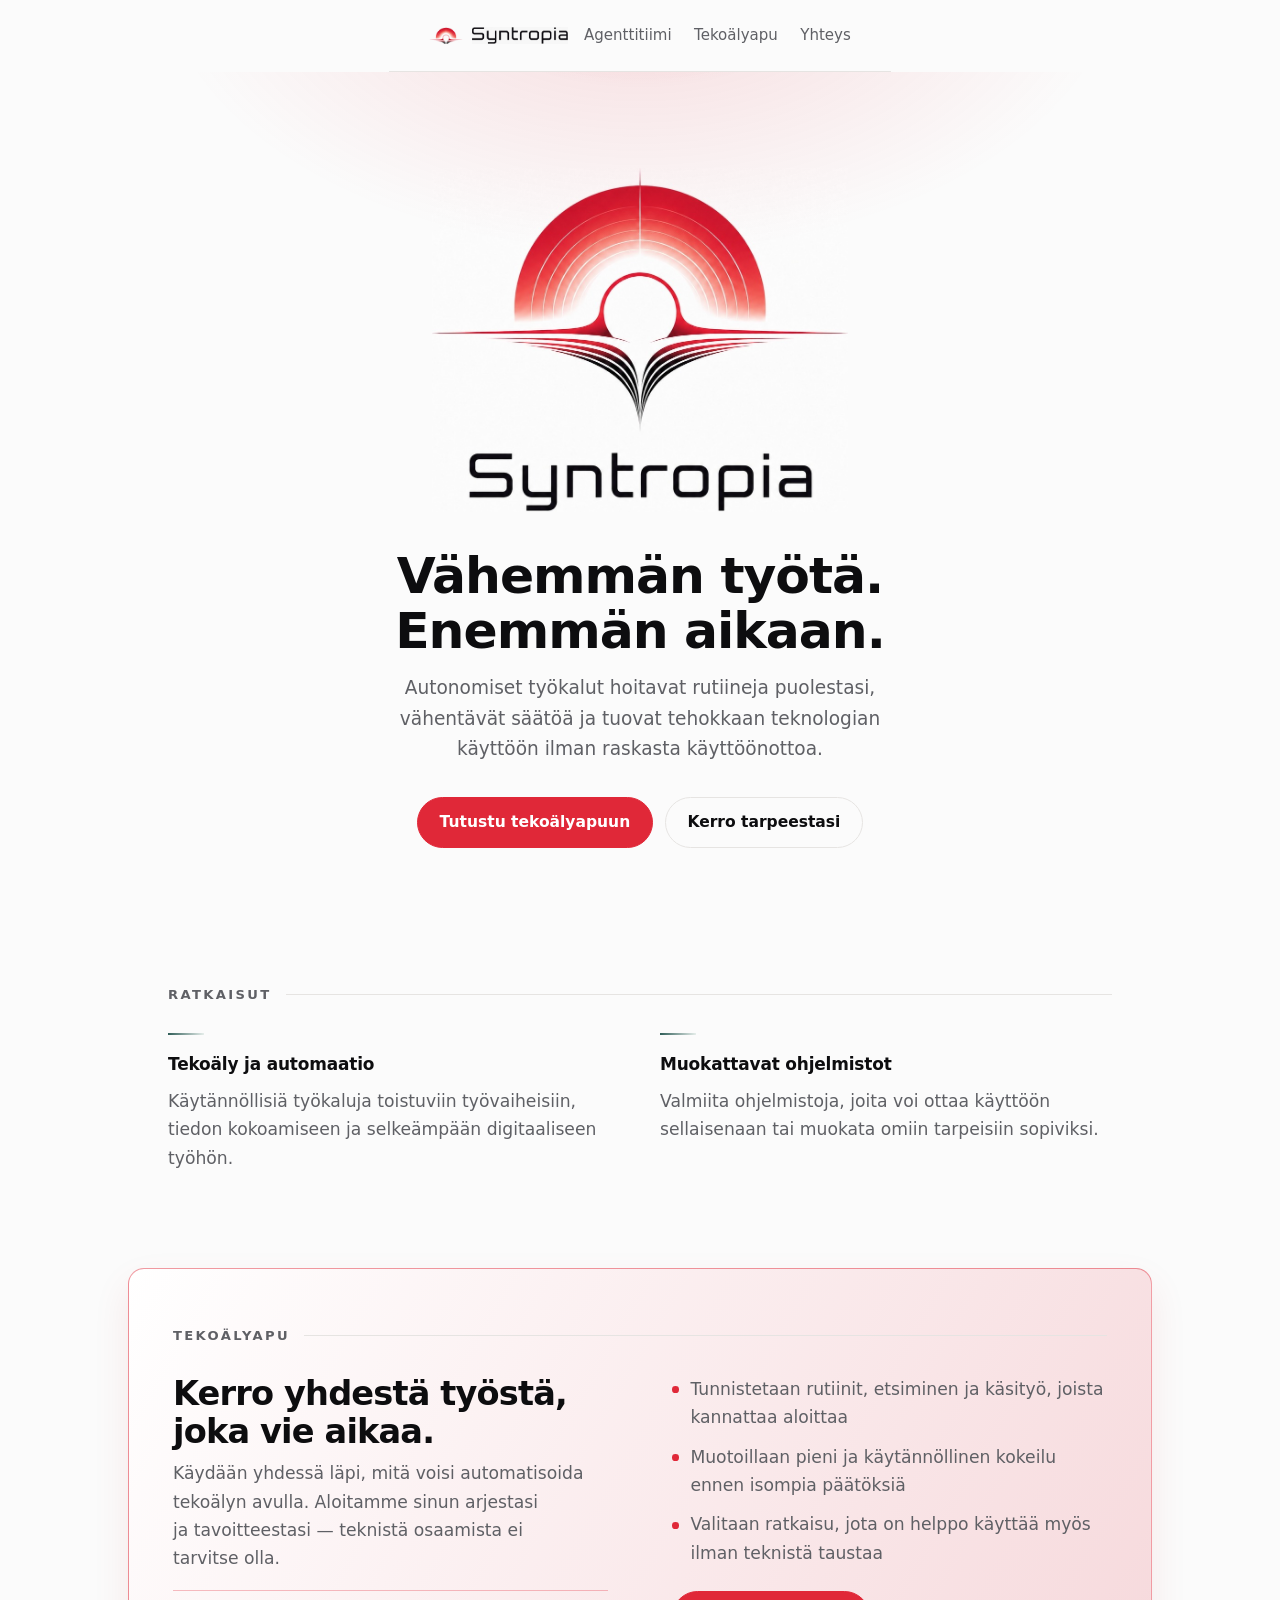
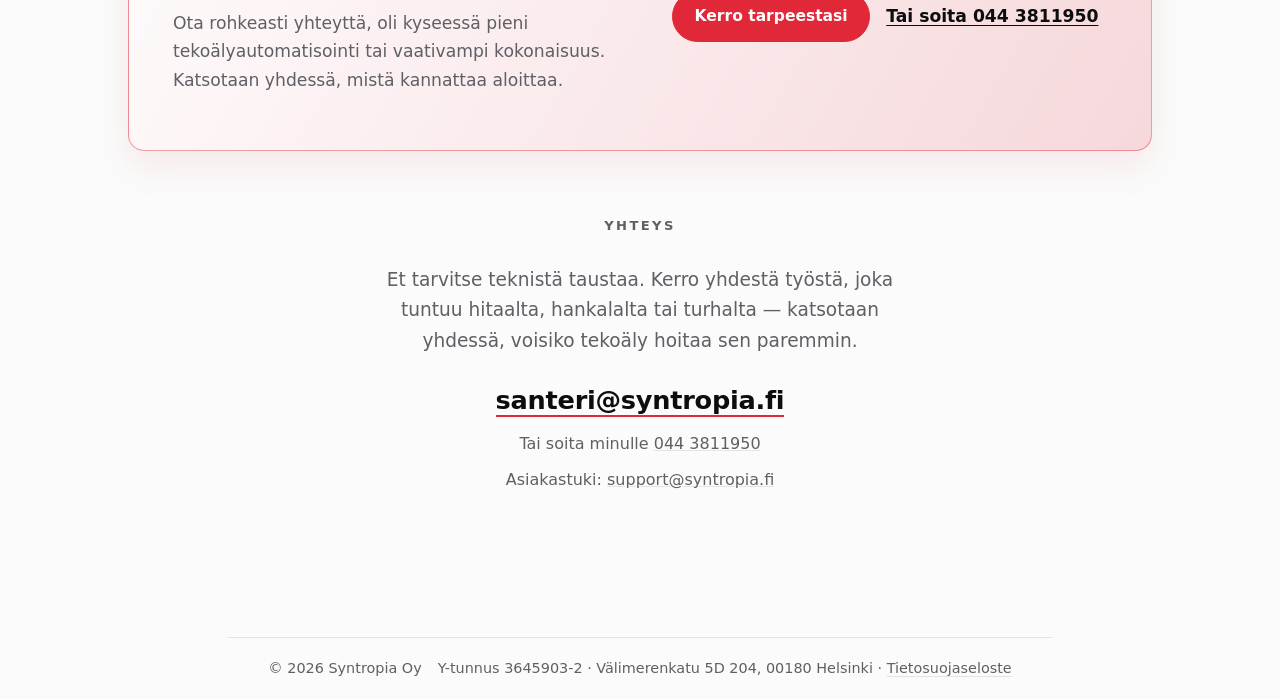
==== commit 900c9ffd: "Agenttitiimi: yhden ihmisen yritys paaosassa, Santeri alkuun, uusi tyonkulku-osio, 'Tekoalyagentti'-" ====
--- a/index.html
+++ b/index.html
@@ -32,7 +32,7 @@
   </a>
   <nav aria-label="Päänavigaatio">
     <!-- Piilotettu (tilitoimisto pilottivaihe): <a href="tilitoimisto.html" class="nav-flow">Tilitoimisto<span class="nav-sub">Syntropia Flow</span></a> -->
-    <a href="henkilosto.html">Henkilöstö</a>
+    <a href="henkilosto.html">Agenttitiimi</a>
     <a href="#tekoalyapu">Tekoälyapu</a>
     <!-- Piilotettu toistaiseksi (sovellukset-sivu). Palautus: poista kommenttimerkinnät. <a href="sovellukset.html">Sovellukset</a> -->
     <a href="#yhteys">Yhteys</a>
